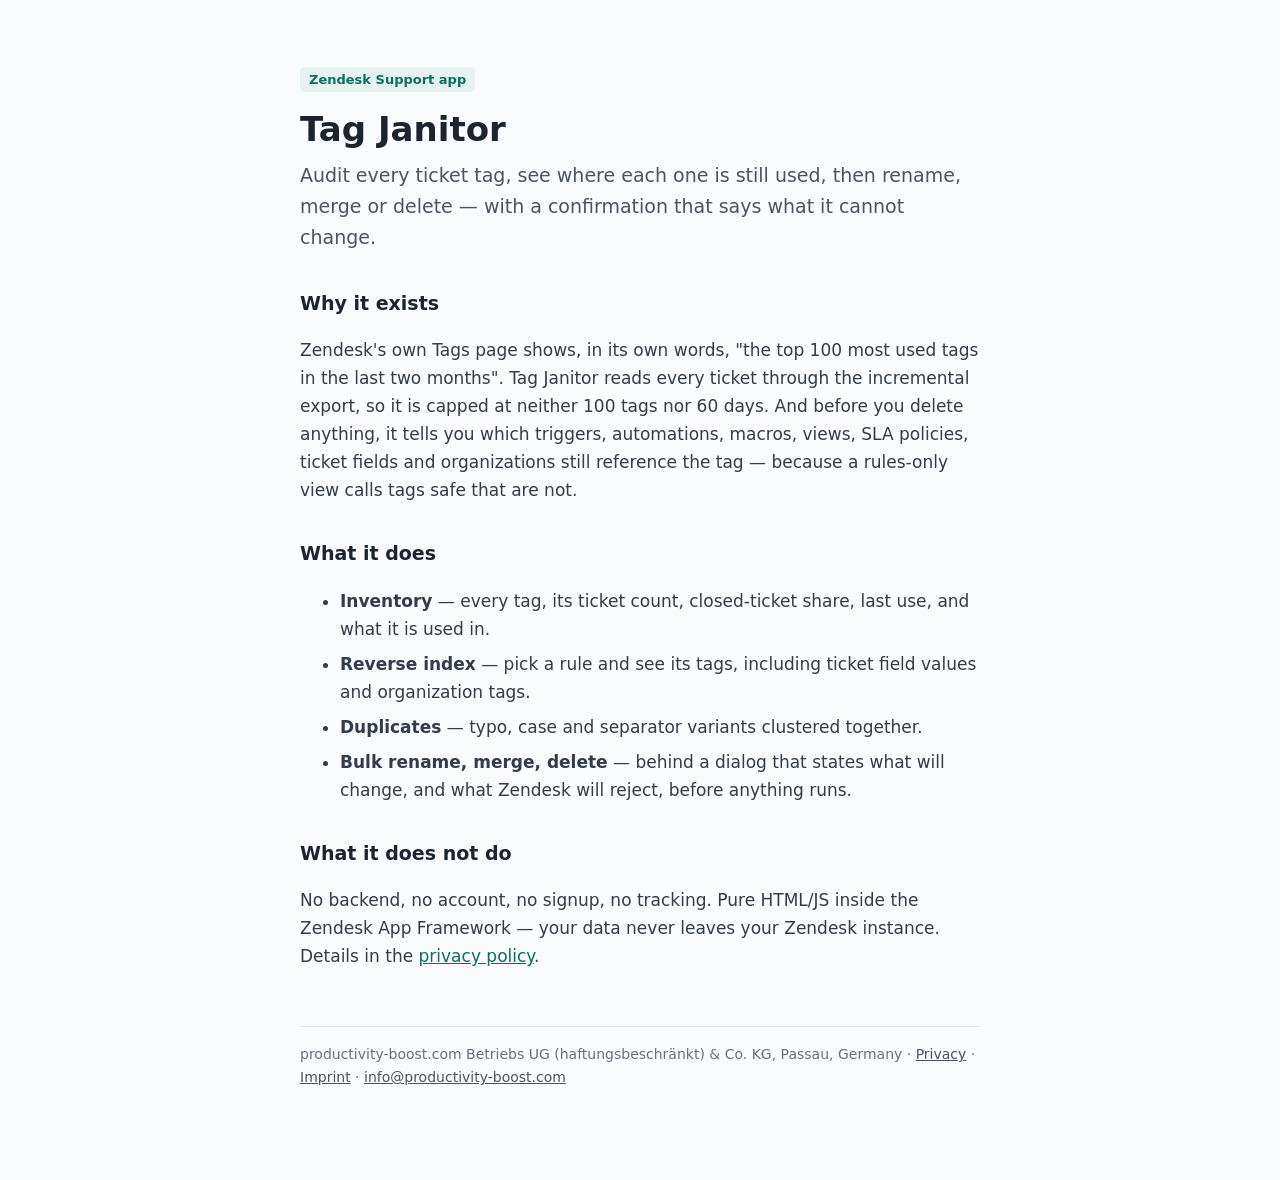
==== index.html @ 0c1ab414 "Tag Janitor site: landing, privacy policy and imprint The Zendesk Marketplace requires a privacy pol" ====
<!doctype html><html lang="en"><head><meta charset="utf-8">
<meta name="viewport" content="width=device-width,initial-scale=1">
<title>Tag Janitor</title>
<meta name="description" content="Audit every Zendesk ticket tag, see where each one is still used, then rename, merge or delete — with a confirmation that says what it cannot change.">
<style>
 body{margin:0;background:#fafbfc;color:#1c2430;font:17px/1.65 system-ui,-apple-system,"Segoe UI",sans-serif}
 main{max-width:680px;margin:0 auto;padding:64px 22px 90px}
 h1{font-size:34px;line-height:1.15;margin:0 0 10px}
 .sub{font-size:19px;color:#4a5462;margin:0 0 34px}
 h2{font-size:19px;margin:34px 0 8px}
 p,li{color:#333c4a} li{margin-bottom:7px}
 a{color:#0d6e63} .muted{color:#66707f;font-size:14px}
 .tag{display:inline-block;background:#e5f2ef;color:#0d6e63;border-radius:5px;padding:2px 9px;font-size:13px;font-weight:600;margin-bottom:18px}
 footer{margin-top:56px;border-top:1px solid #e3e7ec;padding-top:16px;font-size:14px;color:#66707f}
 footer a{color:#4a5462}
</style></head><body><main>
<span class="tag">Zendesk Support app</span>
<h1>Tag Janitor</h1>
<p class="sub">Audit every ticket tag, see where each one is still used, then rename,
merge or delete — with a confirmation that says what it cannot change.</p>

<h2>Why it exists</h2>
<p>Zendesk's own Tags page shows, in its own words, "the top 100 most used tags in the
last two months". Tag Janitor reads every ticket through the incremental export, so it is
capped at neither 100 tags nor 60 days. And before you delete anything, it tells you
which triggers, automations, macros, views, SLA policies, ticket fields and organizations
still reference the tag — because a rules-only view calls tags safe that are not.</p>

<h2>What it does</h2>
<ul>
<li><strong>Inventory</strong> — every tag, its ticket count, closed-ticket share, last use, and what it is used in.</li>
<li><strong>Reverse index</strong> — pick a rule and see its tags, including ticket field values and organization tags.</li>
<li><strong>Duplicates</strong> — typo, case and separator variants clustered together.</li>
<li><strong>Bulk rename, merge, delete</strong> — behind a dialog that states what will change, and what Zendesk will reject, before anything runs.</li>
</ul>

<h2>What it does not do</h2>
<p>No backend, no account, no signup, no tracking. Pure HTML/JS inside the Zendesk App
Framework — your data never leaves your Zendesk instance.
Details in the <a href="/privacy.html">privacy policy</a>.</p>

<footer>
productivity-boost.com Betriebs UG (haftungsbeschränkt) &amp; Co. KG, Passau, Germany ·
<a href="/privacy.html">Privacy</a> · <a href="/imprint.html">Imprint</a> ·
<a href="mailto:info@productivity-boost.com">info@productivity-boost.com</a>
</footer>
</main></body></html>
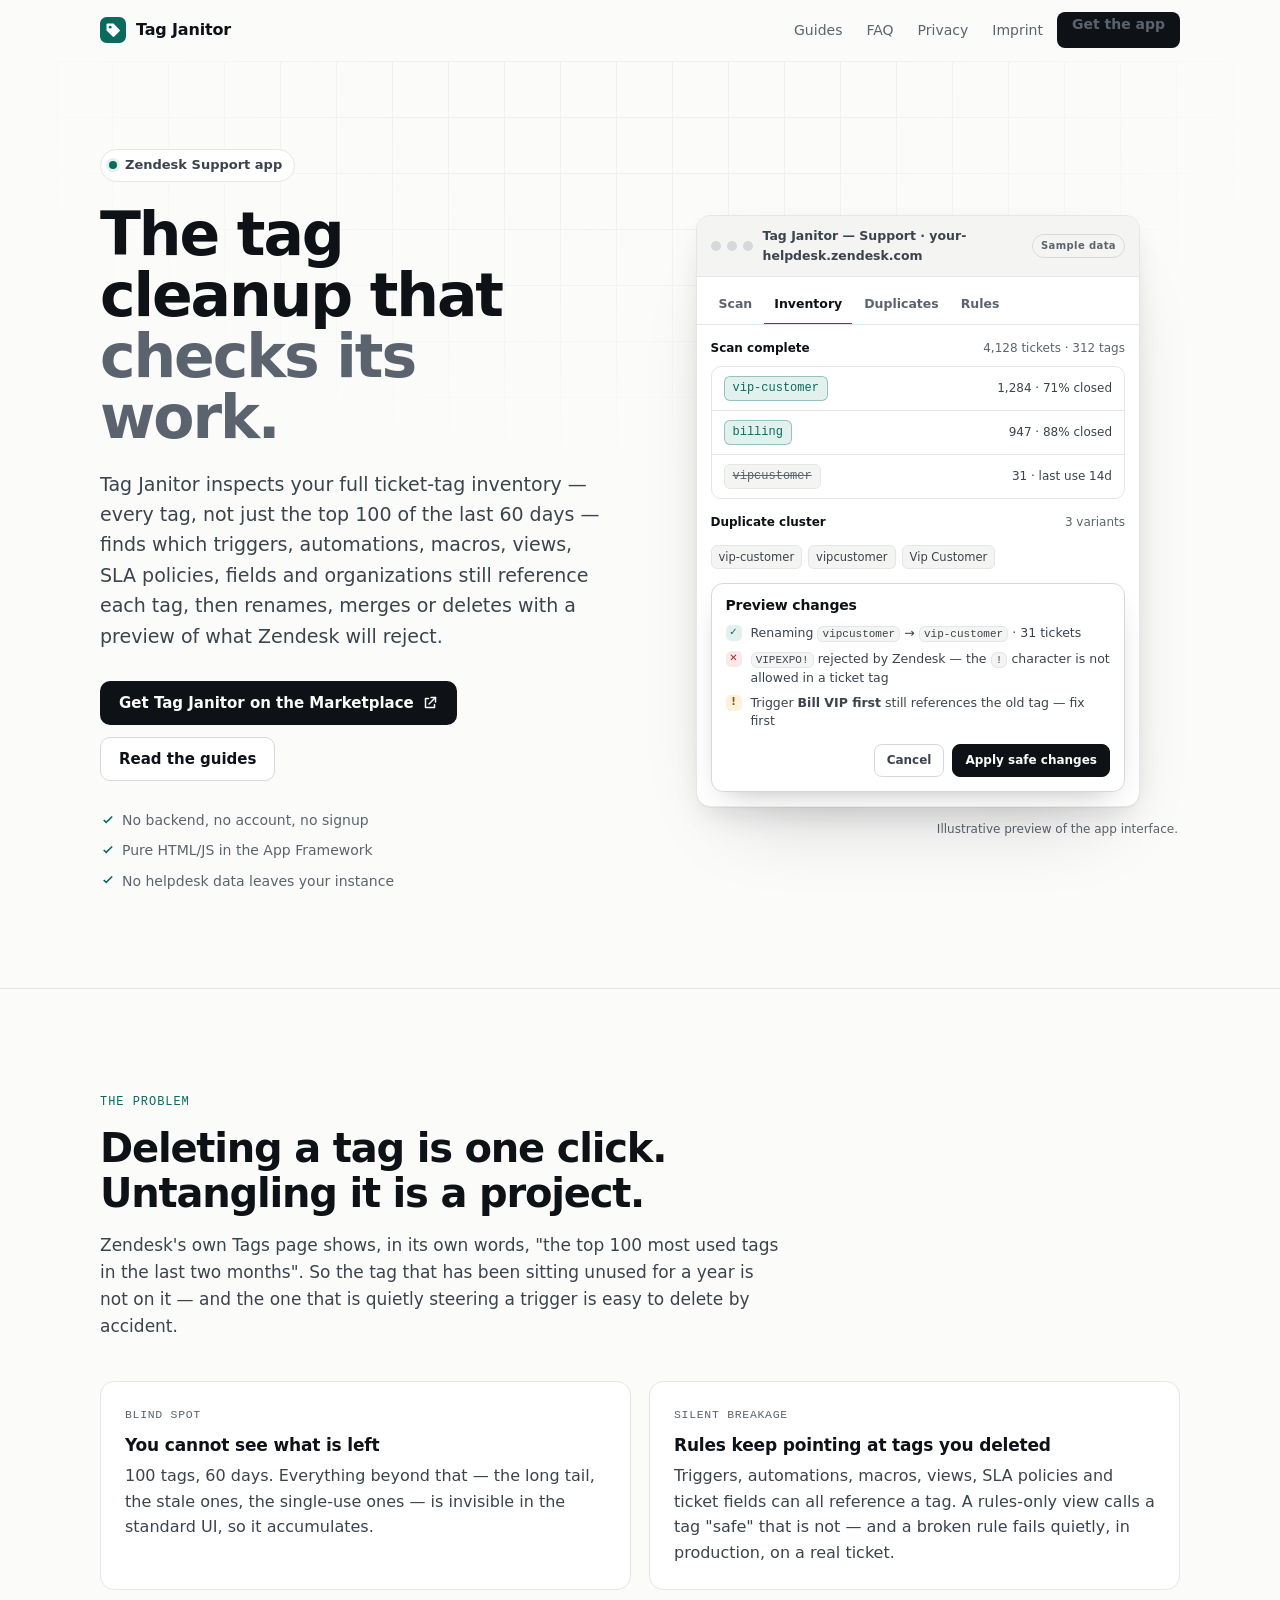
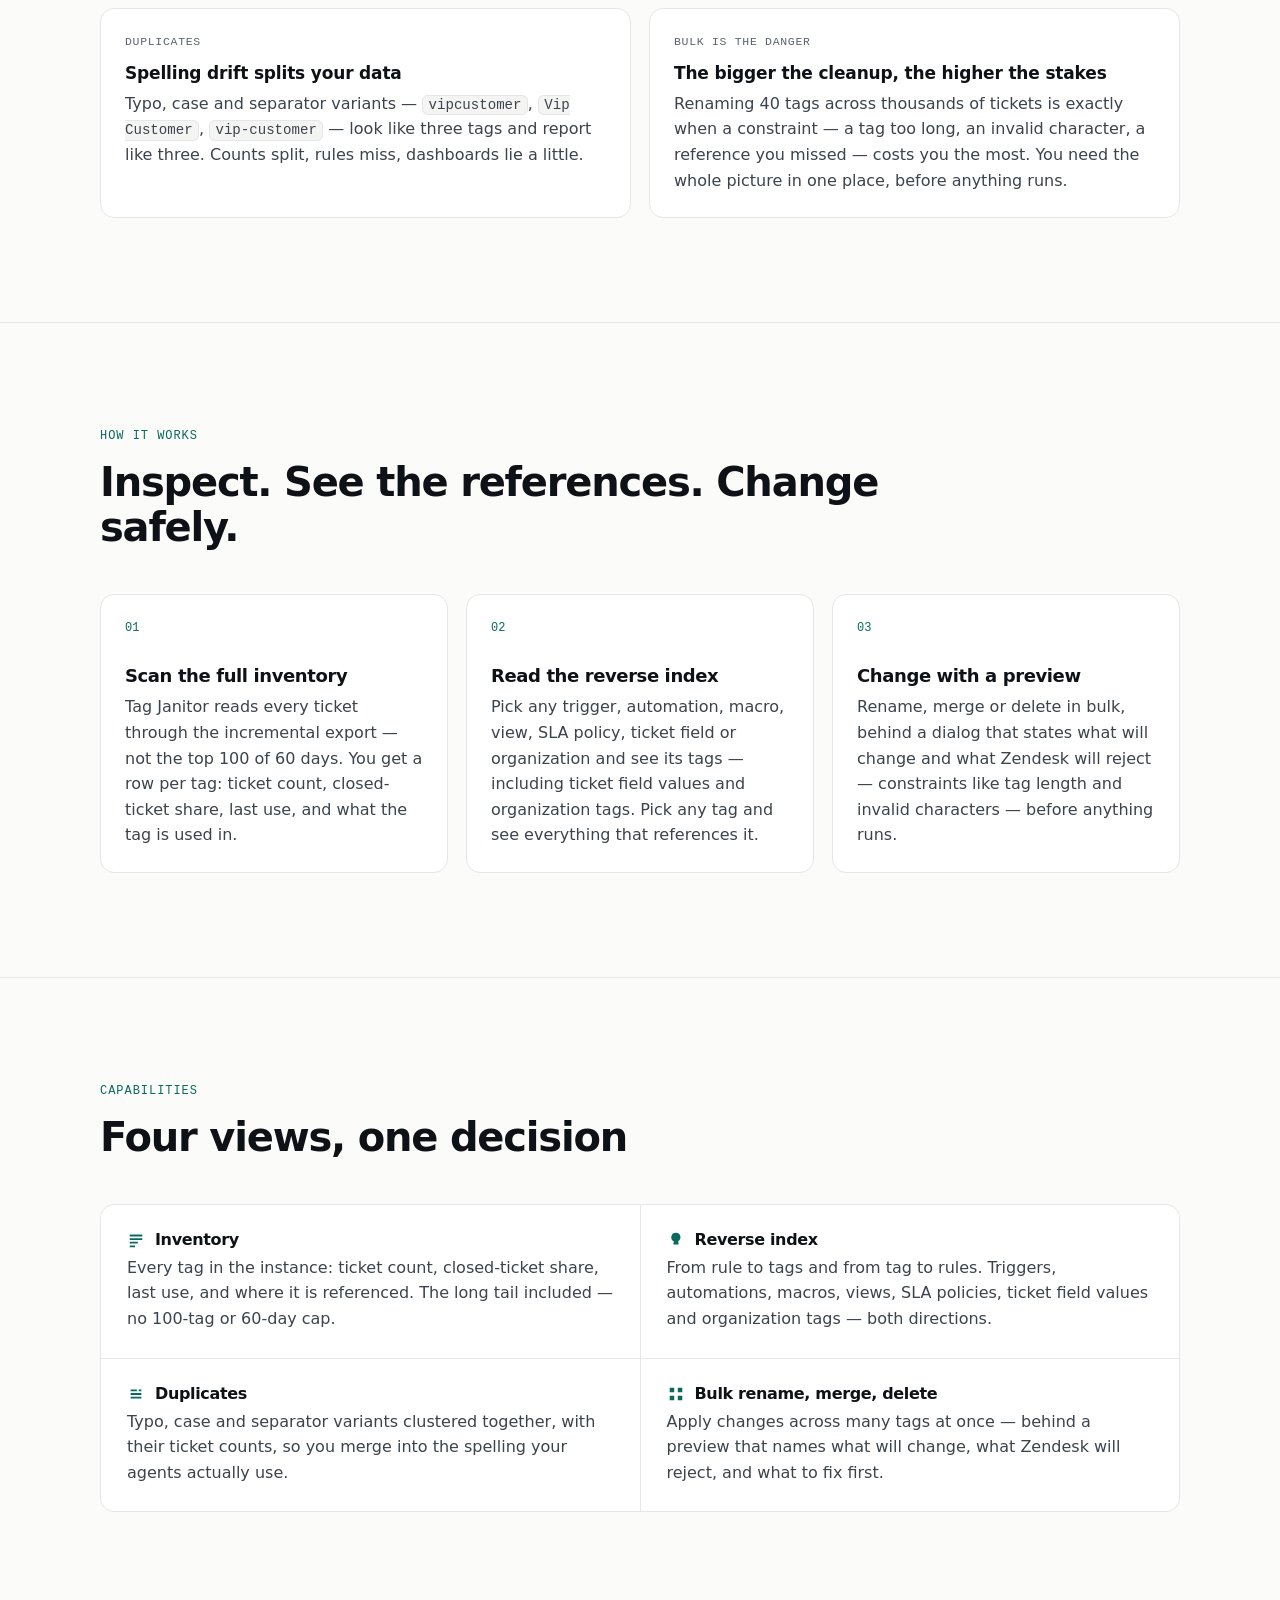
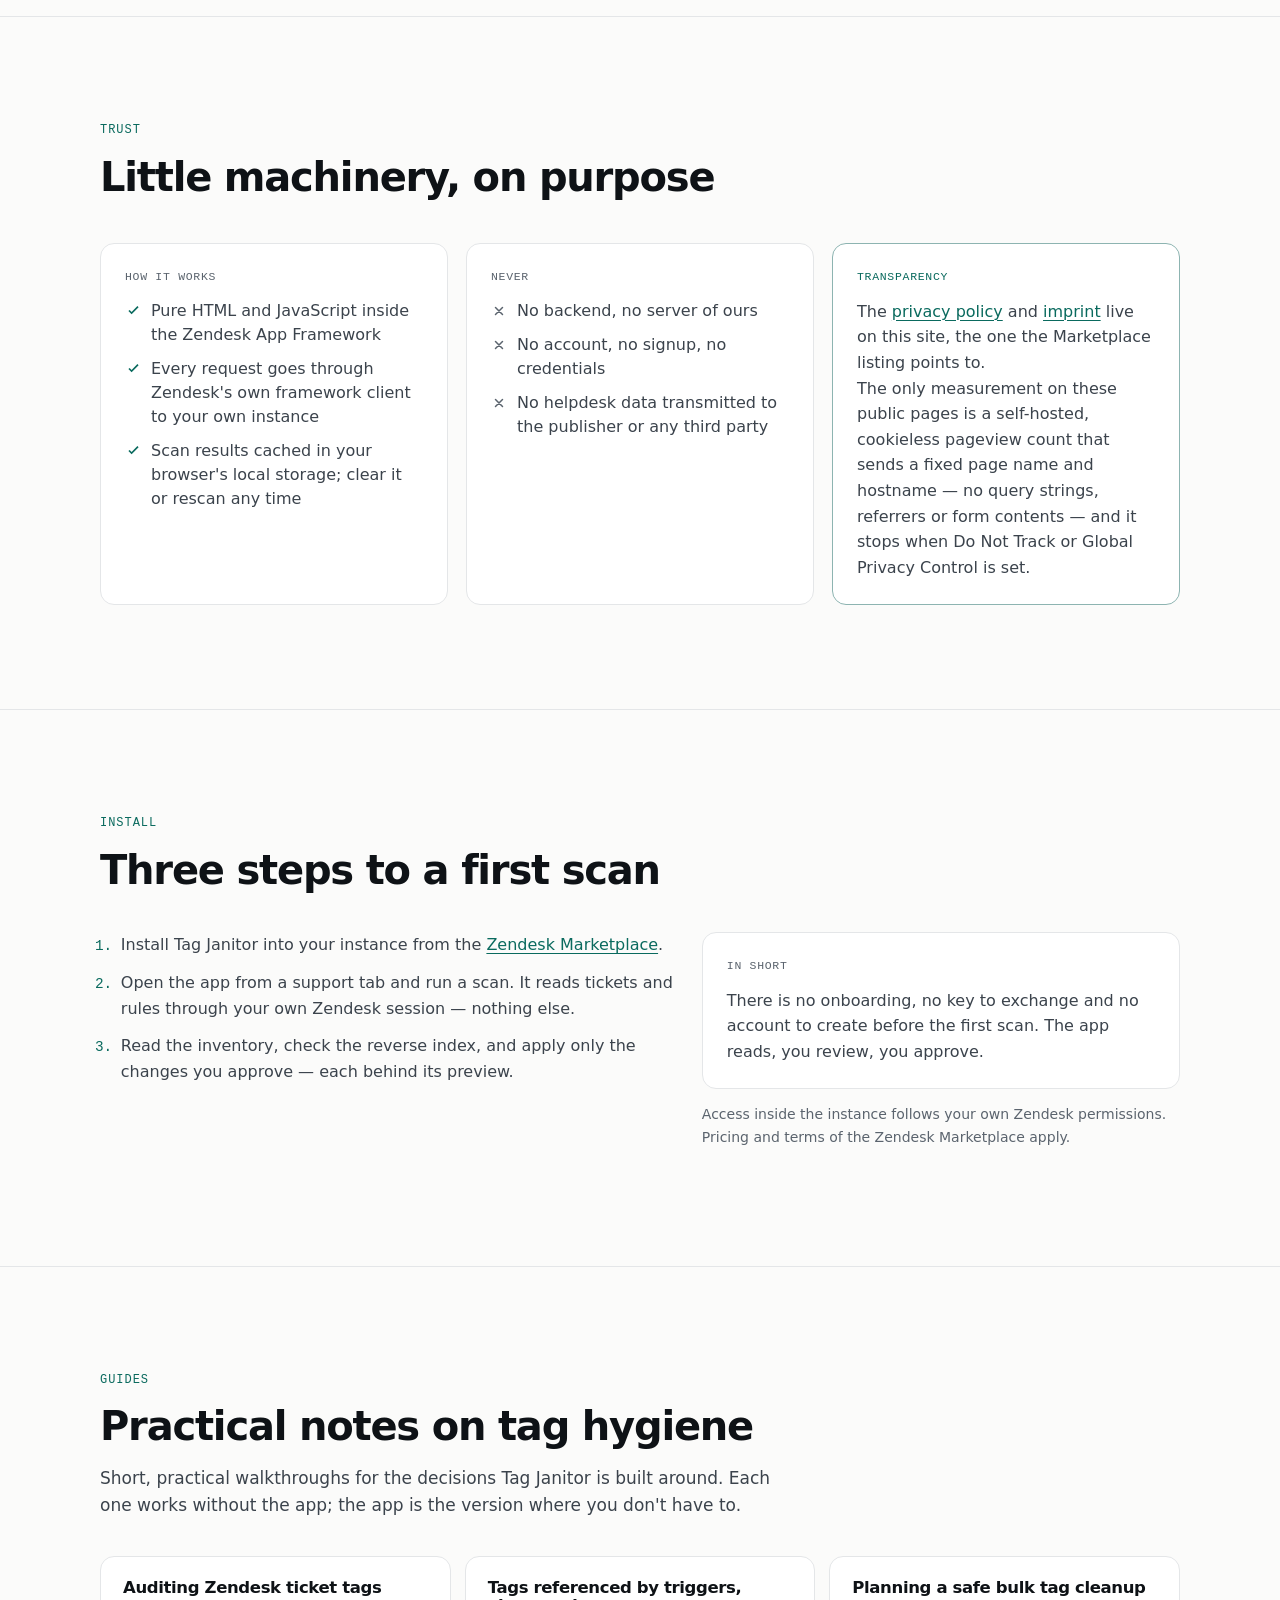
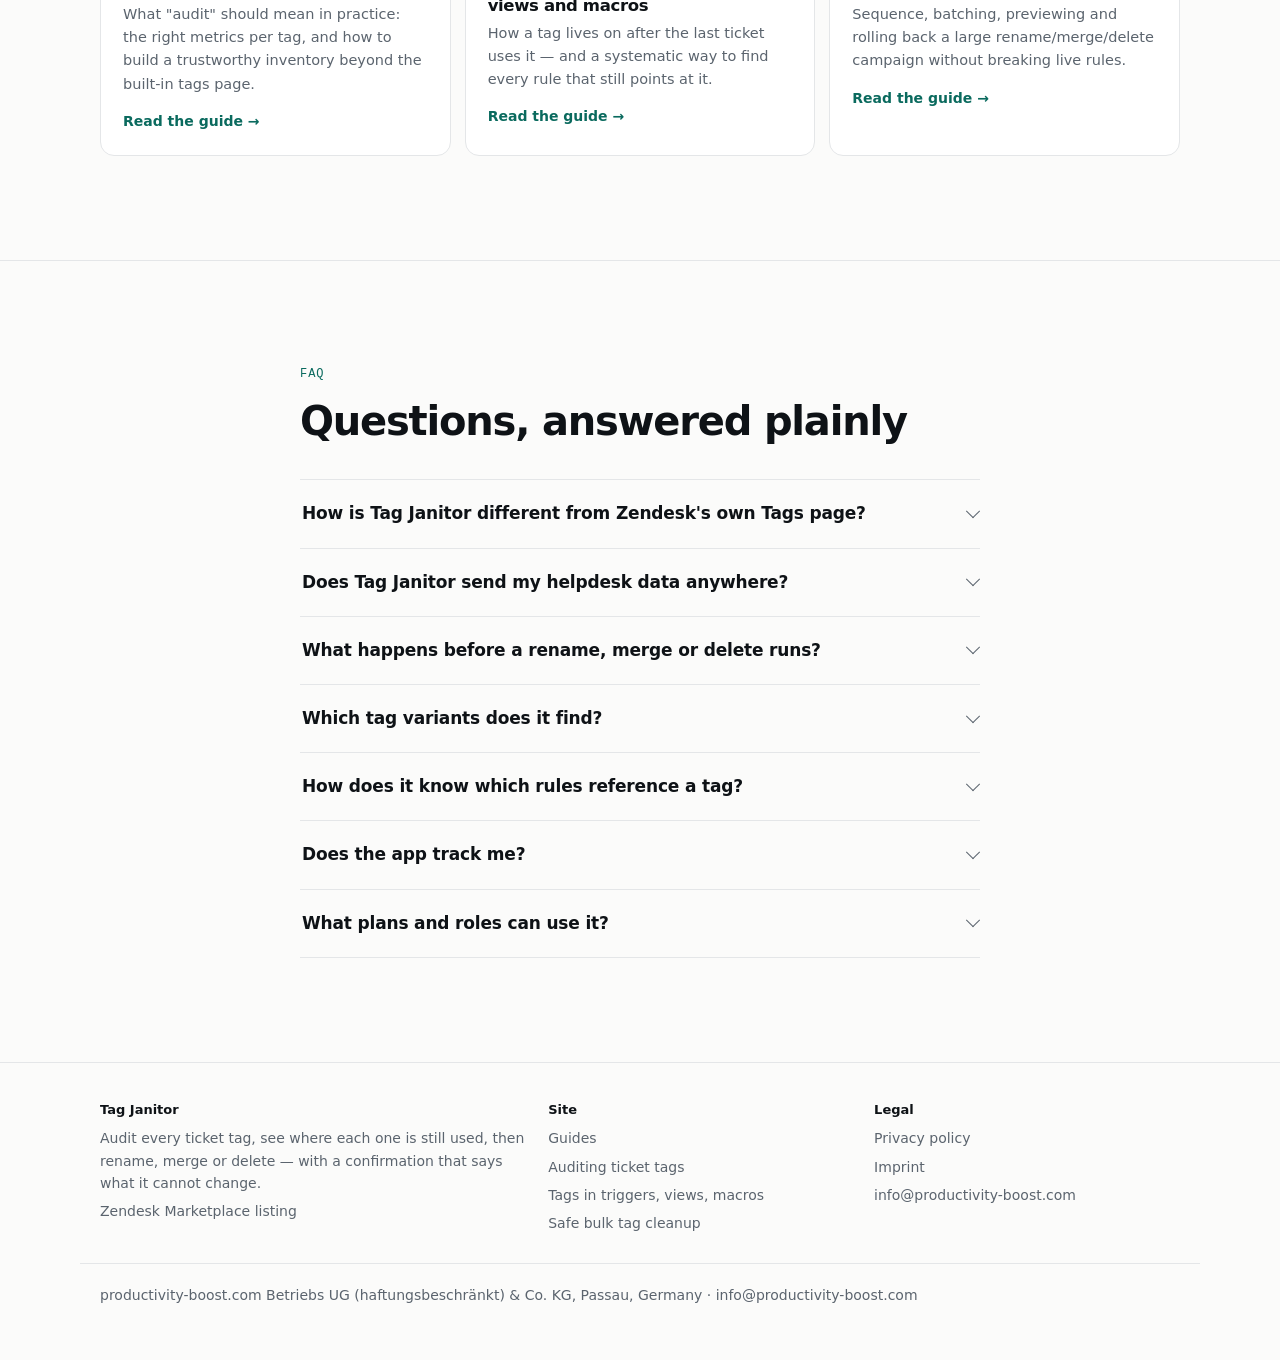
==== commit cbdd82cb: "feat: revamp Tag Janitor marketing site and SEO" ====
--- a/index.html
+++ b/index.html
@@ -1,47 +1,461 @@
-<!doctype html><html lang="en"><head><meta charset="utf-8">
+<!doctype html>
+<html lang="en">
+<head>
+<meta charset="utf-8">
 <meta name="viewport" content="width=device-width,initial-scale=1">
-<title>Tag Janitor</title>
-<meta name="description" content="Audit every Zendesk ticket tag, see where each one is still used, then rename, merge or delete — with a confirmation that says what it cannot change.">
-<style>
- body{margin:0;background:#fafbfc;color:#1c2430;font:17px/1.65 system-ui,-apple-system,"Segoe UI",sans-serif}
- main{max-width:680px;margin:0 auto;padding:64px 22px 90px}
- h1{font-size:34px;line-height:1.15;margin:0 0 10px}
- .sub{font-size:19px;color:#4a5462;margin:0 0 34px}
- h2{font-size:19px;margin:34px 0 8px}
- p,li{color:#333c4a} li{margin-bottom:7px}
- a{color:#0d6e63} .muted{color:#66707f;font-size:14px}
- .tag{display:inline-block;background:#e5f2ef;color:#0d6e63;border-radius:5px;padding:2px 9px;font-size:13px;font-weight:600;margin-bottom:18px}
- footer{margin-top:56px;border-top:1px solid #e3e7ec;padding-top:16px;font-size:14px;color:#66707f}
- footer a{color:#4a5462}
-</style></head><body><main>
-<span class="tag">Zendesk Support app</span>
-<h1>Tag Janitor</h1>
-<p class="sub">Audit every ticket tag, see where each one is still used, then rename,
-merge or delete — with a confirmation that says what it cannot change.</p>
-
-<h2>Why it exists</h2>
-<p>Zendesk's own Tags page shows, in its own words, "the top 100 most used tags in the
-last two months". Tag Janitor reads every ticket through the incremental export, so it is
-capped at neither 100 tags nor 60 days. And before you delete anything, it tells you
-which triggers, automations, macros, views, SLA policies, ticket fields and organizations
-still reference the tag — because a rules-only view calls tags safe that are not.</p>
-
-<h2>What it does</h2>
-<ul>
-<li><strong>Inventory</strong> — every tag, its ticket count, closed-ticket share, last use, and what it is used in.</li>
-<li><strong>Reverse index</strong> — pick a rule and see its tags, including ticket field values and organization tags.</li>
-<li><strong>Duplicates</strong> — typo, case and separator variants clustered together.</li>
-<li><strong>Bulk rename, merge, delete</strong> — behind a dialog that states what will change, and what Zendesk will reject, before anything runs.</li>
-</ul>
-
-<h2>What it does not do</h2>
-<p>No backend, no account, no signup, no tracking. Pure HTML/JS inside the Zendesk App
-Framework — your data never leaves your Zendesk instance.
-Details in the <a href="/privacy.html">privacy policy</a>.</p>
-
-<footer>
-productivity-boost.com Betriebs UG (haftungsbeschränkt) &amp; Co. KG, Passau, Germany ·
-<a href="/privacy.html">Privacy</a> · <a href="/imprint.html">Imprint</a> ·
-<a href="mailto:info@productivity-boost.com">info@productivity-boost.com</a>
+<title>Tag Janitor — audit, rename, merge and delete Zendesk ticket tags</title>
+<meta name="description" content="Audit every Zendesk ticket tag, see which triggers, views and macros still reference it, then rename, merge or delete with a preview of what Zendesk will reject.">
+<link rel="canonical" href="https://tag-janitor.app.mintapis.com/">
+<meta property="og:type" content="website">
+<meta property="og:site_name" content="Tag Janitor">
+<meta property="og:title" content="Tag Janitor — audit, rename, merge and delete Zendesk ticket tags safely">
+<meta property="og:description" content="See every ticket tag, where each one is still used by rules, then rename, merge or delete — with a preview of what Zendesk will reject.">
+<meta property="og:url" content="https://tag-janitor.app.mintapis.com/">
+<meta property="og:image" content="https://tag-janitor.app.mintapis.com/assets/og.png">
+<meta property="og:image:width" content="1200">
+<meta property="og:image:height" content="630">
+<meta name="twitter:card" content="summary_large_image">
+<meta name="twitter:title" content="Tag Janitor — audit, rename, merge and delete Zendesk ticket tags safely">
+<meta name="twitter:description" content="See every ticket tag, where each one is still used by rules, then rename, merge or delete — with a preview of what Zendesk will reject.">
+<meta name="twitter:image" content="https://tag-janitor.app.mintapis.com/assets/og.png">
+<meta name="theme-color" content="#0a6a5e" media="(prefers-color-scheme:light)">
+<meta name="theme-color" content="#0a0c0e" media="(prefers-color-scheme:dark)">
+<link rel="icon" type="image/svg+xml" href="/favicon.svg">
+<link rel="apple-touch-icon" href="/favicon.svg">
+<link rel="stylesheet" href="/assets/site.css">
+<link rel="sitemap" type="application/xml" href="/sitemap.xml">
+<script defer src="/analytics.js"></script>
+<script type="application/ld+json">
+{
+  "@context": "https://schema.org",
+  "@type": "Organization",
+  "name": "productivity-boost.com Betriebs UG (haftungsbeschränkt) & Co. KG",
+  "legalName": "productivity-boost.com Betriebs UG (haftungsbeschränkt) & Co. KG",
+  "url": "https://tag-janitor.app.mintapis.com/",
+  "email": "info@productivity-boost.com",
+  "address": {
+    "@type": "PostalAddress",
+    "streetAddress": "Reichenbergerstr. 2",
+    "postalCode": "94036",
+    "addressLocality": "Passau",
+    "addressCountry": "DE"
+  },
+  "vatID": "DE296812612",
+  "contactPoint": {
+    "@type": "ContactPoint",
+    "contactType": "customer support",
+    "email": "info@productivity-boost.com",
+    "availableLanguage": ["en", "de"]
+  },
+  "knowsAbout": ["Zendesk Support", "ticket tags", "ticket hygiene", "triggers", "automations", "macros", "views", "SLA policies"]
+}
+</script>
+<script type="application/ld+json">
+{
+  "@context": "https://schema.org",
+  "@type": "Product",
+  "name": "Tag Janitor",
+  "description": "A Zendesk Support app for auditing ticket tags, finding rule references, and reviewing safe cleanup changes.",
+  "category": "Zendesk Support app",
+  "brand": { "@type": "Brand", "name": "Tag Janitor" },
+  "image": "https://tag-janitor.app.mintapis.com/assets/og.png",
+  "url": "https://tag-janitor.app.mintapis.com/"
+}
+</script>
+<script type="application/ld+json">
+{
+  "@context": "https://schema.org",
+  "@type": "SoftwareApplication",
+  "name": "Tag Janitor",
+  "operatingSystem": "Zendesk Support",
+  "applicationCategory": "BusinessApplication",
+  "applicationSubCategory": "Support and ticketing hygiene",
+  "description": "Audits the full inventory of ticket tags in a Zendesk Support instance — counts, closed-ticket share and last use for every tag — shows which triggers, automations, macros, views, SLA policies, ticket fields and organizations still reference each tag, then renames, merges or deletes tags behind a preview that states what Zendesk will reject.",
+  "url": "https://tag-janitor.app.mintapis.com/",
+  "installUrl": "https://www.zendesk.com/marketplace/apps/support/1288247/tag-janitor/",
+  "screenshot": "https://tag-janitor.app.mintapis.com/assets/og.png",
+  "license": "https://tag-janitor.app.mintapis.com/privacy.html"
+}
+</script>
+<script type="application/ld+json">
+{
+  "@context": "https://schema.org",
+  "@type": "WebSite",
+  "name": "Tag Janitor",
+  "url": "https://tag-janitor.app.mintapis.com/",
+  "publisher": { "@type": "Organization", "name": "productivity-boost.com Betriebs UG (haftungsbeschränkt) & Co. KG" }
+}
+</script>
+<script type="application/ld+json">
+{
+  "@context": "https://schema.org",
+  "@type": "FAQPage",
+  "mainEntity": [
+    {
+      "@type": "Question",
+      "name": "How is Tag Janitor different from Zendesk's own Tags page?",
+      "acceptedAnswer": {
+        "@type": "Answer",
+        "text": "Zendesk's Tags page shows, in its own words, the top 100 most used tags in the last two months. Tag Janitor reads the full ticket inventory through the incremental export, so it is capped at neither 100 tags nor 60 days. On top of that it shows where every tag is still referenced by triggers, automations, macros, views, SLA policies, ticket fields and organizations — the reference check Zendesk's tags UI does not give you."
+      }
+    },
+    {
+      "@type": "Question",
+      "name": "Does Tag Janitor send my helpdesk data anywhere?",
+      "acceptedAnswer": {
+        "@type": "Answer",
+        "text": "No. The app has no backend, no account and no signup. It is pure HTML and JavaScript inside the Zendesk App Framework: every request goes through Zendesk's own framework client to your own Zendesk instance. No helpdesk data is transmitted to the publisher or to any third party."
+      }
+    },
+    {
+      "@type": "Question",
+      "name": "What happens before a rename, merge or delete runs?",
+      "acceptedAnswer": {
+        "@type": "Answer",
+        "text": "Every change runs behind a preview dialog. It states which tags will change and what happens to each of them, and it lists the Zendesk constraints that will reject parts of the operation — for example tag length limits or invalid characters — before anything is sent. Nothing runs without that confirmation."
+      }
+    },
+    {
+      "@type": "Question",
+      "name": "Which tag variants does it find?",
+      "acceptedAnswer": {
+        "@type": "Answer",
+        "text": "Tag Janitor clusters typo, case and separator variants of a tag together — for example 'vip-customer', 'Vip Customer' and 'vipcustomer' — so you can merge them into the spelling your agents actually use."
+      }
+    },
+    {
+      "@type": "Question",
+      "name": "How does it know which rules reference a tag?",
+      "acceptedAnswer": {
+        "@type": "Answer",
+        "text": "It reads the rule definitions from your own Zendesk instance — triggers, automations, macros, views, SLA policies, plus ticket field values and organization tags — and builds a reverse index from tag to the rules that use it. The check runs in your browser; no rule data leaves your instance."
+      }
+    },
+    {
+      "@type": "Question",
+      "name": "Does the app track me?",
+      "acceptedAnswer": {
+        "@type": "Answer",
+        "text": "No. The app contains no analytics, no tracking and no cookies of the publisher's. This public website is measured separately with a self-hosted, cookieless pageview counter that sends only a fixed page name and hostname; Do Not Track and Global Privacy Control stop it. Details in the privacy policy."
+      }
+    },
+    {
+      "@type": "Question",
+      "name": "What plans and roles can use it?",
+      "acceptedAnswer": {
+        "@type": "Answer",
+        "text": "Anyone with access to the Zendesk Marketplace can install Tag Janitor into their own Zendesk Support instance. Usage inside the instance is subject to your own Zendesk permissions: installing the app and running scans and changes require the access your Zendesk account grants for apps and tags. Pricing and terms of the Zendesk Marketplace apply."
+      }
+    }
+  ]
+}
+</script>
+</head>
+<body>
+<a class="skip" href="#main">Skip to content</a>
+<header class="site-header">
+  <div class="wrap nav">
+    <a class="brand" href="/" aria-label="Tag Janitor — home">
+      <svg viewBox="0 0 32 32" aria-hidden="true" focusable="false"><rect width="32" height="32" rx="8" style="fill:var(--accent)"/><path style="fill:var(--accent-ink)" d="M8 9.5A1.5 1.5 0 0 1 9.5 8h6.38c.4 0 .78.16 1.06.44l7.12 7.12a1.5 1.5 0 0 1 0 2.12l-6.38 6.38a1.5 1.5 0 0 1-2.12 0L8.44 16.94A1.5 1.5 0 0 1 8 15.88z"/><circle cx="12.5" cy="12.5" r="1.7" style="fill:var(--accent)"/></svg>
+      Tag Janitor
+    </a>
+    <nav aria-label="Main">
+      <ul>
+        <li><a class="hide-sm" href="/guides/">Guides</a></li>
+        <li><a class="hide-sm" href="/#faq">FAQ</a></li>
+        <li><a class="hide-sm" href="/privacy.html">Privacy</a></li>
+        <li><a class="hide-sm" href="/imprint.html">Imprint</a></li>
+        <li><a class="btn btn-primary" href="https://www.zendesk.com/marketplace/apps/support/1288247/tag-janitor/" target="_blank" rel="noopener">Get the app</a></li>
+      </ul>
+    </nav>
+  </div>
+</header>
+<main id="main">
+  <section class="hero" aria-labelledby="hero-title">
+    <div class="wrap hero-grid">
+      <div>
+        <p class="eyebrow"><span class="dot" aria-hidden="true"></span>Zendesk Support app</p>
+        <h1 id="hero-title">The tag cleanup that <span class="soft">checks its work.</span></h1>
+        <p class="lede">Tag Janitor inspects your full ticket-tag inventory — every tag, not just the top 100 of the last 60 days — finds which triggers, automations, macros, views, SLA policies, fields and organizations still reference each tag, then renames, merges or deletes with a preview of what Zendesk will reject.</p>
+        <div class="cta-row">
+          <a class="btn btn-primary" href="https://www.zendesk.com/marketplace/apps/support/1288247/tag-janitor/" target="_blank" rel="noopener">
+            Get Tag Janitor on the Marketplace
+            <svg viewBox="0 0 16 16" aria-hidden="true" focusable="false" fill="none" stroke="currentColor" stroke-width="1.5" stroke-linecap="round" stroke-linejoin="round"><path d="M6.5 3.5H3.5v9h9v-3"/><path d="M9 2.5h4.5V7"/><path d="M13.5 2.5 7 9"/></svg>
+          </a>
+          <a class="btn btn-ghost" href="/guides/">Read the guides</a>
+        </div>
+        <ul class="facts" aria-label="Key facts">
+          <li><svg viewBox="0 0 16 16" aria-hidden="true" focusable="false"><path fill="currentColor" d="M6.6 11.3 3.4 8.1l1.2-1.2 2 2 5.8-5.8 1.2 1.2z"/></svg>No backend, no account, no signup</li>
+          <li><svg viewBox="0 0 16 16" aria-hidden="true" focusable="false"><path fill="currentColor" d="M6.6 11.3 3.4 8.1l1.2-1.2 2 2 5.8-5.8 1.2 1.2z"/></svg>Pure HTML/JS in the App Framework</li>
+          <li><svg viewBox="0 0 16 16" aria-hidden="true" focusable="false"><path fill="currentColor" d="M6.6 11.3 3.4 8.1l1.2-1.2 2 2 5.8-5.8 1.2 1.2z"/></svg>No helpdesk data leaves your instance</li>
+        </ul>
+      </div>
+      <div>
+        <figure class="mock" role="img" aria-label="Illustrative Tag Janitor interface with example values, not customer data: a scan row reads vip-customer with 1,284 tickets and badges for a trigger, view and SLA; a duplicate cluster lists vipcustomer, Vip Customer and vip-customer; a confirmation dialog lists the rename, the rejected invalid tag and the trigger to fix first, with a Cancel / Apply safe changes button.">
+          <div class="mock-bar" aria-hidden="true">
+            <span class="lights"><i></i><i></i><i></i></span>
+            <span class="title">Tag Janitor — Support · your-helpdesk.zendesk.com</span>
+            <span class="mock-demo">Sample data</span>
+          </div>
+          <div class="mock-tabs" aria-hidden="true">
+            <span>Scan</span><span class="on">Inventory</span><span>Duplicates</span><span>Rules</span>
+          </div>
+          <div class="mock-body" aria-hidden="true">
+            <p class="cluster-h"><b>Scan complete</b><span>4,128 tickets · 312 tags</span></p>
+            <div class="rows">
+              <div class="row keep">
+                <span class="t"><span class="tagpill">vip-customer</span></span>
+                <span class="n">1,284 · 71% closed</span>
+              </div>
+              <div class="row keep">
+                <span class="t"><span class="tagpill">billing</span></span>
+                <span class="n">947 · 88% closed</span>
+              </div>
+              <div class="row merge">
+                <span class="t"><span class="tagpill">vipcustomer</span></span>
+                <span class="n">31 · last use 14d</span>
+              </div>
+            </div>
+            <p class="cluster-h" style="margin-top:14px"><b>Duplicate cluster</b><span>3 variants</span></p>
+            <div class="used" aria-hidden="true">
+              <span>vip-customer</span><span>vipcustomer</span><span>Vip Customer</span>
+            </div>
+            <div class="dialog">
+              <h3>Preview changes</h3>
+              <ul>
+                <li class="ok"><i>✓</i><span>Renaming <code>vipcustomer</code> → <code>vip-customer</code> · 31 tickets</span></li>
+                <li class="no"><i>✕</i><span><code>VIPEXPO!</code> rejected by Zendesk — the <code>!</code> character is not allowed in a ticket tag</span></li>
+                <li class="ref"><i>!</i><span>Trigger <b>Bill VIP first</b> still references the old tag — fix first</span></li>
+              </ul>
+              <div class="act">
+                <span>Cancel</span>
+                <span class="go">Apply safe changes</span>
+              </div>
+            </div>
+          </div>
+        </figure>
+        <p class="mock-cap">Illustrative preview of the app interface.</p>
+      </div>
+    </div>
+  </section>
+
+  <section class="section" id="problem" aria-labelledby="problem-title">
+    <div class="wrap">
+      <p class="kicker">The problem</p>
+      <h2 id="problem-title">Deleting a tag is one click. Untangling it is a project.</h2>
+      <p class="intro">Zendesk's own Tags page shows, in its own words, "the top 100 most used tags in the last two months". So the tag that has been sitting unused for a year is not on it — and the one that is quietly steering a trigger is easy to delete by accident.</p>
+      <div class="problem">
+        <div class="card">
+          <p class="label">Blind spot</p>
+          <h3>You cannot see what is left</h3>
+          <p>100 tags, 60 days. Everything beyond that — the long tail, the stale ones, the single-use ones — is invisible in the standard UI, so it accumulates.</p>
+        </div>
+        <div class="card">
+          <p class="label">Silent breakage</p>
+          <h3>Rules keep pointing at tags you deleted</h3>
+          <p>Triggers, automations, macros, views, SLA policies and ticket fields can all reference a tag. A rules-only view calls a tag "safe" that is not — and a broken rule fails quietly, in production, on a real ticket.</p>
+        </div>
+        <div class="card">
+          <p class="label">Duplicates</p>
+          <h3>Spelling drift splits your data</h3>
+          <p>Typo, case and separator variants — <code>vipcustomer</code>, <code>Vip Customer</code>, <code>vip-customer</code> — look like three tags and report like three. Counts split, rules miss, dashboards lie a little.</p>
+        </div>
+        <div class="card">
+          <p class="label">Bulk is the danger</p>
+          <h3>The bigger the cleanup, the higher the stakes</h3>
+          <p>Renaming 40 tags across thousands of tickets is exactly when a constraint — a tag too long, an invalid character, a reference you missed — costs you the most. You need the whole picture in one place, before anything runs.</p>
+        </div>
+      </div>
+    </div>
+  </section>
+
+  <section class="section" id="work" aria-labelledby="work-title">
+    <div class="wrap">
+      <p class="kicker">How it works</p>
+      <h2 id="work-title">Inspect. See the references. Change safely.</h2>
+      <ol class="steps">
+        <li>
+          <h3>Scan the full inventory</h3>
+          <p>Tag Janitor reads every ticket through the incremental export — not the top 100 of 60 days. You get a row per tag: ticket count, closed-ticket share, last use, and what the tag is used in.</p>
+        </li>
+        <li>
+          <h3>Read the reverse index</h3>
+          <p>Pick any trigger, automation, macro, view, SLA policy, ticket field or organization and see its tags — including ticket field values and organization tags. Pick any tag and see everything that references it.</p>
+        </li>
+        <li>
+          <h3>Change with a preview</h3>
+          <p>Rename, merge or delete in bulk, behind a dialog that states what will change and what Zendesk will reject — constraints like tag length and invalid characters — before anything runs.</p>
+        </li>
+      </ol>
+    </div>
+  </section>
+
+  <section class="section" id="features" aria-labelledby="features-title">
+    <div class="wrap">
+      <p class="kicker">Capabilities</p>
+      <h2 id="features-title">Four views, one decision</h2>
+      <div class="features">
+        <div>
+          <h3><svg viewBox="0 0 20 20" aria-hidden="true" focusable="false"><path fill="currentColor" d="M3 4h14v2H3zm0 4h14v2H3zm0 4h9v2H3zm0 4h6v2H3z"/></svg>Inventory</h3>
+          <p>Every tag in the instance: ticket count, closed-ticket share, last use, and where it is referenced. The long tail included — no 100-tag or 60-day cap.</p>
+        </div>
+        <div>
+          <h3><svg viewBox="0 0 20 20" aria-hidden="true" focusable="false"><path fill="currentColor" d="M10 2a5 5 0 0 1 5 5c0 1.9-1 3.6-2.6 4.5l.6 3.5h-6l.6-3.5A5 5 0 0 1 10 2z"/></svg>Reverse index</h3>
+          <p>From rule to tags and from tag to rules. Triggers, automations, macros, views, SLA policies, ticket field values and organization tags — both directions.</p>
+        </div>
+        <div>
+          <h3><svg viewBox="0 0 20 20" aria-hidden="true" focusable="false"><path fill="currentColor" d="M4 5h7v2H4zm9 0h3v2h-3zM4 9h12v2H4zm0 4h12v2H4z"/></svg>Duplicates</h3>
+          <p>Typo, case and separator variants clustered together, with their ticket counts, so you merge into the spelling your agents actually use.</p>
+        </div>
+        <div>
+          <h3><svg viewBox="0 0 20 20" aria-hidden="true" focusable="false"><path fill="currentColor" d="M3 3h5v5H3zm9 0h5v5h-5zM3 12h5v5H3zm9 0h5v5h-5z"/></svg>Bulk rename, merge, delete</h3>
+          <p>Apply changes across many tags at once — behind a preview that names what will change, what Zendesk will reject, and what to fix first.</p>
+        </div>
+      </div>
+    </div>
+  </section>
+
+  <section class="section" id="trust" aria-labelledby="trust-title">
+    <div class="wrap">
+      <p class="kicker">Trust</p>
+      <h2 id="trust-title">Little machinery, on purpose</h2>
+      <div class="trust">
+        <div class="card">
+          <p class="label">How it works</p>
+          <ul>
+            <li><svg viewBox="0 0 16 16" aria-hidden="true" focusable="false"><path fill="currentColor" d="M6.6 11.3 3.4 8.1l1.2-1.2 2 2 5.8-5.8 1.2 1.2z"/></svg>Pure HTML and JavaScript inside the Zendesk App Framework</li>
+            <li><svg viewBox="0 0 16 16" aria-hidden="true" focusable="false"><path fill="currentColor" d="M6.6 11.3 3.4 8.1l1.2-1.2 2 2 5.8-5.8 1.2 1.2z"/></svg>Every request goes through Zendesk's own framework client to your own instance</li>
+            <li><svg viewBox="0 0 16 16" aria-hidden="true" focusable="false"><path fill="currentColor" d="M6.6 11.3 3.4 8.1l1.2-1.2 2 2 5.8-5.8 1.2 1.2z"/></svg>Scan results cached in your browser's local storage; clear it or rescan any time</li>
+          </ul>
+        </div>
+        <div class="card never">
+          <p class="label">Never</p>
+          <ul>
+            <li><svg viewBox="0 0 16 16" aria-hidden="true" focusable="false" fill="none" stroke="currentColor" stroke-width="1.5" stroke-linecap="round"><path d="m4.5 4.5 7 7m0-7-7 7"/></svg>No backend, no server of ours</li>
+            <li><svg viewBox="0 0 16 16" aria-hidden="true" focusable="false" fill="none" stroke="currentColor" stroke-width="1.5" stroke-linecap="round"><path d="m4.5 4.5 7 7m0-7-7 7"/></svg>No account, no signup, no credentials</li>
+            <li><svg viewBox="0 0 16 16" aria-hidden="true" focusable="false" fill="none" stroke="currentColor" stroke-width="1.5" stroke-linecap="round"><path d="m4.5 4.5 7 7m0-7-7 7"/></svg>No helpdesk data transmitted to the publisher or any third party</li>
+          </ul>
+        </div>
+        <div class="card accent">
+          <p class="label">Transparency</p>
+          <p>The <a href="/privacy.html">privacy policy</a> and <a href="/imprint.html">imprint</a> live on this site, the one the Marketplace listing points to.</p>
+          <p>The only measurement on these public pages is a self-hosted, cookieless pageview count that sends a fixed page name and hostname — no query strings, referrers or form contents — and it stops when Do Not Track or Global Privacy Control is set.</p>
+        </div>
+      </div>
+    </div>
+  </section>
+
+  <section class="section" id="install" aria-labelledby="install-title">
+    <div class="wrap">
+      <p class="kicker">Install</p>
+      <h2 id="install-title">Three steps to a first scan</h2>
+      <div class="install">
+        <ol>
+          <li>Install Tag Janitor into your instance from the <a href="https://www.zendesk.com/marketplace/apps/support/1288247/tag-janitor/" target="_blank" rel="noopener">Zendesk Marketplace</a>.</li>
+          <li>Open the app from a support tab and run a scan. It reads tickets and rules through your own Zendesk session — nothing else.</li>
+          <li>Read the inventory, check the reverse index, and apply only the changes you approve — each behind its preview.</li>
+        </ol>
+        <div>
+          <div class="card" style="margin:0">
+            <p class="label">In short</p>
+            <p>There is no onboarding, no key to exchange and no account to create before the first scan. The app reads, you review, you approve.</p>
+          </div>
+          <p class="note">Access inside the instance follows your own Zendesk permissions. Pricing and terms of the Zendesk Marketplace apply.</p>
+        </div>
+      </div>
+    </div>
+  </section>
+
+  <section class="section" id="guides" aria-labelledby="guides-title">
+    <div class="wrap">
+      <p class="kicker">Guides</p>
+      <h2 id="guides-title">Practical notes on tag hygiene</h2>
+      <p class="intro">Short, practical walkthroughs for the decisions Tag Janitor is built around. Each one works without the app; the app is the version where you don't have to.</p>
+      <div class="guides">
+        <a class="guide-link" href="/guides/auditing-zendesk-ticket-tags/">
+          <h3>Auditing Zendesk ticket tags</h3>
+          <p>What "audit" should mean in practice: the right metrics per tag, and how to build a trustworthy inventory beyond the built-in tags page.</p>
+          <span class="go">Read the guide →</span>
+        </a>
+        <a class="guide-link" href="/guides/tags-referenced-by-triggers-views-macros/">
+          <h3>Tags referenced by triggers, views and macros</h3>
+          <p>How a tag lives on after the last ticket uses it — and a systematic way to find every rule that still points at it.</p>
+          <span class="go">Read the guide →</span>
+        </a>
+        <a class="guide-link" href="/guides/safe-bulk-tag-cleanup/">
+          <h3>Planning a safe bulk tag cleanup</h3>
+          <p>Sequence, batching, previewing and rolling back a large rename/merge/delete campaign without breaking live rules.</p>
+          <span class="go">Read the guide →</span>
+        </a>
+      </div>
+    </div>
+  </section>
+
+  <section class="section" id="faq" aria-labelledby="faq-title">
+    <div class="wrap narrow">
+      <p class="kicker">FAQ</p>
+      <h2 id="faq-title">Questions, answered plainly</h2>
+      <div class="faq">
+        <details>
+          <summary>How is Tag Janitor different from Zendesk's own Tags page?</summary>
+          <p>Zendesk's Tags page shows, in its own words, the top 100 most used tags in the last two months. Tag Janitor reads the full ticket inventory through the incremental export, so it is capped at neither 100 tags nor 60 days. On top of that it shows where every tag is still referenced by triggers, automations, macros, views, SLA policies, ticket fields and organizations — the reference check Zendesk's tags UI does not give you.</p>
+        </details>
+        <details>
+          <summary>Does Tag Janitor send my helpdesk data anywhere?</summary>
+          <p>No. The app has no backend, no account and no signup. It is pure HTML and JavaScript inside the Zendesk App Framework: every request goes through Zendesk's own framework client to your own Zendesk instance. No helpdesk data is transmitted to the publisher or to any third party.</p>
+        </details>
+        <details>
+          <summary>What happens before a rename, merge or delete runs?</summary>
+          <p>Every change runs behind a preview dialog. It states which tags will change and what happens to each of them, and it lists the Zendesk constraints that will reject parts of the operation — for example tag length limits or invalid characters — before anything is sent. Nothing runs without that confirmation.</p>
+        </details>
+        <details>
+          <summary>Which tag variants does it find?</summary>
+          <p>Tag Janitor clusters typo, case and separator variants of a tag together — for example 'vip-customer', 'Vip Customer' and 'vipcustomer' — so you can merge them into the spelling your agents actually use.</p>
+        </details>
+        <details>
+          <summary>How does it know which rules reference a tag?</summary>
+          <p>It reads the rule definitions from your own Zendesk instance — triggers, automations, macros, views, SLA policies, plus ticket field values and organization tags — and builds a reverse index from tag to the rules that use it. The check runs in your browser; no rule data leaves your instance.</p>
+        </details>
+        <details>
+          <summary>Does the app track me?</summary>
+          <p>No. The app contains no analytics, no tracking and no cookies of the publisher's. This public website is measured separately with a self-hosted, cookieless pageview counter that sends only a fixed page name and hostname; Do Not Track and Global Privacy Control stop it. Details in the <a href="/privacy.html">privacy policy</a>.</p>
+        </details>
+        <details>
+          <summary>What plans and roles can use it?</summary>
+          <p>Anyone with access to the Zendesk Marketplace can install Tag Janitor into their own Zendesk Support instance. Usage inside the instance is subject to your own Zendesk permissions: installing the app and running scans and changes require the access your Zendesk account grants for apps and tags. Pricing and terms of the Zendesk Marketplace apply.</p>
+        </details>
+      </div>
+    </div>
+  </section>
+</main>
+<footer class="site-footer">
+  <div class="wrap foot">
+    <div>
+      <h2>Tag Janitor</h2>
+      <p>Audit every ticket tag, see where each one is still used, then rename, merge or delete — with a confirmation that says what it cannot change.</p>
+      <p><a href="https://www.zendesk.com/marketplace/apps/support/1288247/tag-janitor/" target="_blank" rel="noopener">Zendesk Marketplace listing</a></p>
+    </div>
+    <div>
+      <h2>Site</h2>
+      <ul>
+        <li><a href="/guides/">Guides</a></li>
+        <li><a href="/guides/auditing-zendesk-ticket-tags/">Auditing ticket tags</a></li>
+        <li><a href="/guides/tags-referenced-by-triggers-views-macros/">Tags in triggers, views, macros</a></li>
+        <li><a href="/guides/safe-bulk-tag-cleanup/">Safe bulk tag cleanup</a></li>
+      </ul>
+    </div>
+    <div>
+      <h2>Legal</h2>
+      <ul>
+        <li><a href="/privacy.html">Privacy policy</a></li>
+        <li><a href="/imprint.html">Imprint</a></li>
+        <li><a href="mailto:info@productivity-boost.com">info@productivity-boost.com</a></li>
+      </ul>
+    </div>
+  </div>
+  <div class="wrap" style="margin-top:28px;padding-top:20px;border-top:1px solid var(--border)">
+    <p>productivity-boost.com Betriebs UG (haftungsbeschränkt) &amp; Co. KG, Passau, Germany · <a href="mailto:info@productivity-boost.com">info@productivity-boost.com</a></p>
+  </div>
 </footer>
-</main></body></html>
+</body>
+</html>
--- a/assets/site.css
+++ b/assets/site.css
@@ -0,0 +1,205 @@
+/* Tag Janitor — site styles. System fonts only, no external requests. */
+:root{
+  --bg:#fbfbfa;--bg-2:#f4f5f3;--surface:#fff;--text:#0e1216;--text-2:#3b434c;--muted:#5b646e;
+  --border:#e4e6e8;--border-2:#d6d9dc;--accent:#0a6a5e;--accent-2:#0d7f70;--accent-soft:#e3f1ee;
+  --accent-ink:#fff;--warn:#8a5a00;--warn-soft:#fbf1dc;--danger:#a4262c;--danger-soft:#fbe9ea;
+  --shadow:0 1px 0 rgba(14,18,22,.04),0 12px 32px -12px rgba(14,18,22,.18),0 40px 80px -40px rgba(14,18,22,.22);
+  --radius:14px;--mono:ui-monospace,SFMono-Regular,"SF Mono",Menlo,Consolas,"Liberation Mono",monospace;
+  --sans:-apple-system,BlinkMacSystemFont,"Segoe UI Variable Text","Segoe UI",system-ui,"Helvetica Neue",Arial,sans-serif;
+  color-scheme:light dark;
+}
+@media (prefers-color-scheme:dark){:root{
+  --bg:#0a0c0e;--bg-2:#0f1215;--surface:#12161a;--text:#eef1f3;--text-2:#c3cad1;--muted:#98a2ac;
+  --border:#20262c;--border-2:#2b333a;--accent:#45d1b6;--accent-2:#6fe0ca;--accent-soft:#0f2a26;
+  --accent-ink:#04201b;--warn:#f2c46b;--warn-soft:#2a2211;--danger:#ff8a8f;--danger-soft:#2d1517;
+  --shadow:0 1px 0 rgba(255,255,255,.03) inset,0 20px 50px -20px rgba(0,0,0,.7);
+}}
+*,*::before,*::after{box-sizing:border-box}
+html{-webkit-text-size-adjust:100%;text-size-adjust:100%;scroll-behavior:smooth}
+@media (prefers-reduced-motion:reduce){html{scroll-behavior:auto}}
+body{margin:0;background:var(--bg);color:var(--text);font:16px/1.6 var(--sans);-webkit-font-smoothing:antialiased;text-rendering:optimizeLegibility}
+img,svg{display:block;max-width:100%}
+a{color:var(--accent);text-underline-offset:3px;text-decoration-thickness:1px}
+a:hover{color:var(--accent-2)}
+:focus-visible{outline:2px solid var(--accent);outline-offset:3px;border-radius:6px}
+code,kbd{font-family:var(--mono);font-size:.88em;background:var(--bg-2);border:1px solid var(--border);border-radius:6px;padding:.08em .38em}
+.skip{position:absolute;left:12px;top:-60px;z-index:100;background:var(--text);color:var(--bg);padding:10px 14px;border-radius:8px;font-weight:600;text-decoration:none}
+.skip:focus{top:12px;color:var(--bg)}
+.wrap{max-width:1120px;margin:0 auto;padding:0 20px}
+.narrow{max-width:720px}
+
+/* Header */
+.site-header{position:sticky;top:0;z-index:50;background:color-mix(in srgb,var(--bg) 82%,transparent);backdrop-filter:saturate(1.4) blur(12px);-webkit-backdrop-filter:saturate(1.4) blur(12px);border-bottom:1px solid transparent}
+.site-header.scrolled,.site-header.solid{border-bottom-color:var(--border)}
+.nav{display:flex;align-items:center;justify-content:space-between;height:60px;gap:16px}
+.brand{display:flex;align-items:center;gap:10px;color:var(--text);text-decoration:none;font-weight:650;letter-spacing:-.01em}
+.brand:hover{color:var(--text)}
+.brand svg{width:26px;height:26px}
+.nav ul{display:flex;gap:4px;list-style:none;margin:0;padding:0;align-items:center}
+.nav li a{display:block;color:var(--muted);text-decoration:none;font-size:14px;padding:8px 10px;border-radius:8px}
+.nav li a:hover{color:var(--text);background:var(--bg-2)}
+.nav .hide-sm{display:none}
+@media (min-width:720px){.nav .hide-sm{display:block}}
+
+/* Buttons */
+.btn{display:inline-flex;align-items:center;gap:8px;height:44px;padding:0 18px;border-radius:10px;font-weight:600;font-size:15px;text-decoration:none;border:1px solid transparent;transition:background .15s,border-color .15s,transform .15s}
+.btn-primary{background:var(--text);color:var(--bg)}
+.btn-primary:hover{color:var(--bg);background:color-mix(in srgb,var(--text) 86%,var(--accent))}
+.btn-ghost{color:var(--text);border-color:var(--border-2);background:var(--surface)}
+.btn-ghost:hover{color:var(--text);border-color:var(--muted)}
+.btn svg{width:16px;height:16px}
+.nav .btn{height:36px;padding:0 14px;font-size:14px}
+
+/* Hero */
+.hero{position:relative;padding:56px 0 64px;overflow:hidden}
+.hero::before{content:"";position:absolute;inset:0;pointer-events:none;
+  background-image:linear-gradient(var(--border) 1px,transparent 1px),linear-gradient(90deg,var(--border) 1px,transparent 1px);
+  background-size:56px 56px;opacity:.5;
+  -webkit-mask-image:radial-gradient(ellipse 70% 60% at 50% 0%,#000 30%,transparent 75%);mask-image:radial-gradient(ellipse 70% 60% at 50% 0%,#000 30%,transparent 75%)}
+.hero-grid{position:relative;display:grid;gap:44px}
+@media (min-width:980px){.hero{padding:88px 0 96px}.hero-grid{grid-template-columns:1fr 1.05fr;align-items:center;gap:56px}}
+.eyebrow{display:inline-flex;align-items:center;gap:8px;font-size:13px;font-weight:600;color:var(--text-2);background:var(--surface);border:1px solid var(--border);border-radius:999px;padding:5px 12px 5px 8px;margin:0 0 22px}
+.eyebrow .dot{width:8px;height:8px;border-radius:50%;background:var(--accent);box-shadow:0 0 0 3px var(--accent-soft)}
+h1,h2,h3{letter-spacing:-.022em;line-height:1.12;margin:0;font-weight:680}
+.hero h1{font-size:clamp(36px,7.4vw,60px);letter-spacing:-.035em;line-height:1.02}
+.hero h1 .soft{color:var(--muted)}
+.lede{font-size:clamp(17px,2.2vw,19px);color:var(--text-2);margin:20px 0 30px;max-width:34em}
+.cta-row{display:flex;flex-wrap:wrap;gap:12px}
+.facts{display:flex;flex-wrap:wrap;gap:8px 20px;list-style:none;margin:28px 0 0;padding:0;color:var(--muted);font-size:14px}
+.facts li{display:flex;align-items:center;gap:7px}
+.facts svg{width:15px;height:15px;color:var(--accent)}
+
+/* Product mock */
+.mock{position:relative;background:var(--surface);border:1px solid var(--border);border-radius:var(--radius);box-shadow:var(--shadow);font-size:13px;overflow:hidden}
+.mock-bar{display:flex;align-items:center;gap:10px;padding:10px 14px;border-bottom:1px solid var(--border);background:var(--bg-2)}
+.mock-bar .lights{display:flex;gap:6px}.mock-bar .lights i{width:10px;height:10px;border-radius:50%;background:var(--border-2)}
+.mock-bar .title{font-weight:600;color:var(--text-2);font-size:12.5px}
+.mock-demo{margin-left:auto;padding:3px 8px;border:1px solid var(--border-2);border-radius:999px;color:var(--muted);font-size:10px;font-weight:650;letter-spacing:.04em;white-space:nowrap}
+.mock-tabs{display:flex;gap:2px;padding:10px 12px 0;border-bottom:1px solid var(--border);overflow:hidden}
+.mock-tabs span{padding:7px 10px 9px;color:var(--muted);font-weight:550;font-size:12.5px;white-space:nowrap;border-bottom:2px solid transparent;margin-bottom:-1px}
+.mock-tabs span.on{color:var(--text);border-bottom-color:var(--accent)}
+.mock-body{padding:14px}
+.cluster-h{display:flex;justify-content:space-between;align-items:baseline;margin:0 0 8px;color:var(--muted);font-size:12px}
+.cluster-h b{color:var(--text);font-weight:600}
+.rows{border:1px solid var(--border);border-radius:10px;overflow:hidden}
+.row{display:grid;grid-template-columns:1fr auto;gap:10px;align-items:center;padding:9px 12px;border-top:1px solid var(--border)}
+.row:first-child{border-top:0}
+.row .t{display:flex;align-items:center;gap:8px;min-width:0}
+.tagpill{font-family:var(--mono);font-size:12px;padding:2px 8px;border-radius:6px;background:var(--bg-2);border:1px solid var(--border);white-space:nowrap;overflow:hidden;text-overflow:ellipsis}
+.row.keep .tagpill{background:var(--accent-soft);border-color:color-mix(in srgb,var(--accent) 35%,transparent);color:var(--accent)}
+.row.merge .tagpill{text-decoration:line-through;text-decoration-color:var(--muted);color:var(--muted)}
+.row .n{font-variant-numeric:tabular-nums;color:var(--text-2);font-size:12px;white-space:nowrap}
+.badge{font-size:11px;font-weight:600;padding:1px 7px;border-radius:999px;border:1px solid var(--border);color:var(--muted);white-space:nowrap}
+.badge.keep{color:var(--accent);border-color:color-mix(in srgb,var(--accent) 40%,transparent)}
+.used{display:flex;flex-wrap:wrap;gap:6px;margin:12px 0 0}
+.used span{font-size:11.5px;color:var(--text-2);background:var(--bg-2);border:1px solid var(--border);border-radius:6px;padding:2px 7px}
+.dialog{margin:14px 0 0;border:1px solid var(--border-2);border-radius:12px;padding:14px;background:var(--surface);box-shadow:0 12px 30px -16px rgba(0,0,0,.35)}
+.dialog h3{font-size:14px;letter-spacing:-.01em;margin:0 0 10px}
+.dialog ul{list-style:none;margin:0;padding:0;display:grid;gap:7px}
+.dialog li{display:flex;gap:9px;align-items:flex-start;font-size:12.5px;color:var(--text-2);line-height:1.45}
+.dialog li i{flex:none;width:16px;height:16px;border-radius:5px;display:grid;place-items:center;font-style:normal;font-size:10px;font-weight:700;margin-top:1px}
+.dialog .ok i{background:var(--accent-soft);color:var(--accent)}
+.dialog .no i{background:var(--danger-soft);color:var(--danger)}
+.dialog .ref i{background:var(--warn-soft);color:var(--warn)}
+.dialog .act{display:flex;justify-content:flex-end;gap:8px;margin-top:14px}
+.dialog .act span{font-size:12px;font-weight:600;padding:6px 12px;border-radius:8px;border:1px solid var(--border-2);color:var(--text-2)}
+.dialog .act span.go{background:var(--text);color:var(--bg);border-color:var(--text)}
+.mock-cap{margin:12px 2px 0;font-size:12px;color:var(--muted);text-align:right}
+@media (max-width:420px){.mock-tabs span:nth-child(4){display:none}}
+@media (max-width:540px){.mock-bar .title{display:none}}
+
+/* Sections */
+section{scroll-margin-top:72px}
+.section{padding:72px 0;border-top:1px solid var(--border)}
+@media (min-width:980px){.section{padding:104px 0}}
+.kicker{font-family:var(--mono);font-size:12px;letter-spacing:.08em;text-transform:uppercase;color:var(--accent);margin:0 0 14px}
+.section h2{font-size:clamp(28px,4.4vw,40px);letter-spacing:-.03em;max-width:20em}
+.section .intro{color:var(--text-2);font-size:17px;max-width:40em;margin:16px 0 0}
+
+.problem{display:grid;gap:18px;margin-top:40px}
+@media (min-width:860px){.problem{grid-template-columns:1fr 1fr}}
+.card{background:var(--surface);border:1px solid var(--border);border-radius:var(--radius);padding:24px}
+.card h3{font-size:17px;margin:0 0 8px;letter-spacing:-.01em}
+.card p{margin:0;color:var(--text-2)}
+.card .label{font-family:var(--mono);font-size:11.5px;letter-spacing:.06em;text-transform:uppercase;color:var(--muted);margin:0 0 12px}
+.card.accent{border-color:color-mix(in srgb,var(--accent) 40%,var(--border))}
+.card.accent .label{color:var(--accent)}
+
+.steps{display:grid;gap:18px;margin:44px 0 0;padding:0;list-style:none;counter-reset:s}
+@media (min-width:860px){.steps{grid-template-columns:repeat(3,1fr)}}
+.steps li{counter-increment:s;position:relative;background:var(--surface);border:1px solid var(--border);border-radius:var(--radius);padding:24px}
+.steps li::before{content:"0" counter(s);display:block;font-family:var(--mono);font-size:12px;color:var(--accent);margin-bottom:28px}
+.steps h3{font-size:18px;margin:0 0 8px}
+.steps p{margin:0;color:var(--text-2)}
+
+.features{display:grid;gap:1px;margin-top:44px;background:var(--border);border:1px solid var(--border);border-radius:var(--radius);overflow:hidden}
+@media (min-width:720px){.features{grid-template-columns:1fr 1fr}}
+.features>div{background:var(--surface);padding:26px}
+.features h3{font-size:16px;margin:0 0 6px;display:flex;align-items:center;gap:10px}
+.features h3 svg{width:18px;height:18px;color:var(--accent);flex:none}
+.features p{margin:0;color:var(--text-2)}
+
+.trust{display:grid;gap:18px;margin-top:44px}
+@media (min-width:860px){.trust{grid-template-columns:repeat(3,1fr)}}
+.trust ul{list-style:none;margin:0;padding:0;display:grid;gap:10px}
+.trust li{display:flex;gap:10px;color:var(--text-2);line-height:1.5}
+.trust li svg{width:16px;height:16px;flex:none;margin-top:4px;color:var(--accent)}
+.trust .never li svg{color:var(--muted)}
+
+.install{display:grid;gap:28px;margin-top:40px}
+@media (min-width:860px){.install{grid-template-columns:1.2fr 1fr;align-items:start}}
+.install ol{margin:0;padding:0 0 0 1.3em;display:grid;gap:12px;color:var(--text-2)}
+.install ol li::marker{color:var(--accent);font-family:var(--mono);font-size:.9em}
+.note{font-size:14px;color:var(--muted)}
+
+.faq{margin-top:36px;border-top:1px solid var(--border)}
+.faq details{border-bottom:1px solid var(--border)}
+.faq summary{cursor:pointer;list-style:none;display:flex;justify-content:space-between;gap:16px;align-items:center;padding:20px 2px;font-weight:600;font-size:17px;letter-spacing:-.01em}
+.faq summary::-webkit-details-marker{display:none}
+.faq summary::after{content:"";flex:none;width:10px;height:10px;border-right:1.5px solid var(--muted);border-bottom:1.5px solid var(--muted);transform:rotate(45deg) translate(-2px,-2px);transition:transform .2s}
+.faq details[open] summary::after{transform:rotate(-135deg) translate(-2px,-2px)}
+.faq details p{margin:0 0 20px;color:var(--text-2);max-width:44em}
+
+.guides{display:grid;gap:14px;margin-top:36px}
+@media (min-width:860px){.guides{grid-template-columns:repeat(3,1fr)}}
+.guide-link{display:block;text-decoration:none;color:var(--text);background:var(--surface);border:1px solid var(--border);border-radius:var(--radius);padding:22px;transition:border-color .15s}
+.guide-link:hover{color:var(--text);border-color:var(--muted)}
+.guide-link h3{font-size:16.5px;margin:0 0 6px}
+.guide-link p{margin:0;color:var(--muted);font-size:14.5px}
+.guide-link .go{display:inline-block;margin-top:14px;color:var(--accent);font-size:14px;font-weight:600}
+
+/* Footer */
+.site-footer{border-top:1px solid var(--border);padding:40px 0 48px;color:var(--muted);font-size:14px}
+.foot{display:grid;gap:20px}
+@media (min-width:860px){.foot{grid-template-columns:1.4fr 1fr 1fr;}}
+.site-footer h2{font-size:13px;font-weight:600;color:var(--text);margin:0 0 10px;letter-spacing:0}
+.site-footer ul{list-style:none;margin:0;padding:0;display:grid;gap:6px}
+.site-footer a{color:var(--muted);text-decoration:none}
+.site-footer a:hover{color:var(--text);text-decoration:underline}
+.site-footer p{margin:0 0 6px}
+
+/* Prose pages (guides, legal) */
+.page-head{padding:56px 0 8px}
+@media (min-width:980px){.page-head{padding:80px 0 12px}}
+.crumbs{font-size:13.5px;color:var(--muted);margin:0 0 18px}
+.crumbs a{color:var(--muted)}
+.page-head h1{font-size:clamp(32px,5.6vw,48px);letter-spacing:-.032em;line-height:1.06}
+.page-head .lede{margin-bottom:8px}
+.meta{font-size:14px;color:var(--muted);margin:12px 0 0}
+.prose{padding:24px 0 72px;font-size:17px;line-height:1.72}
+.prose h2{font-size:24px;margin:44px 0 12px;letter-spacing:-.02em}
+.prose h3{font-size:18.5px;margin:30px 0 8px;letter-spacing:-.012em}
+.prose p,.prose li{color:var(--text-2)}
+.prose p{margin:0 0 16px}
+.prose ul,.prose ol{padding-left:1.25em;margin:0 0 18px}
+.prose li{margin-bottom:8px}
+.prose strong{color:var(--text)}
+.prose pre{font-family:var(--mono);font-size:13.5px;line-height:1.6;background:var(--bg-2);border:1px solid var(--border);border-radius:10px;padding:14px 16px;overflow-x:auto;margin:0 0 18px}
+.prose pre code{background:none;border:0;padding:0}
+.callout{border:1px solid color-mix(in srgb,var(--accent) 40%,var(--border));background:var(--accent-soft);border-radius:var(--radius);padding:20px 22px;margin:32px 0}
+.callout p{margin:0 0 12px;color:var(--text)}
+.callout p:last-child{margin:0}
+.related{border-top:1px solid var(--border);padding:44px 0 72px}
+.related h2{font-size:20px;margin:0}
+.legal h2{font-size:19px;margin:34px 0 8px}
+.legal .prose{font-size:16px}
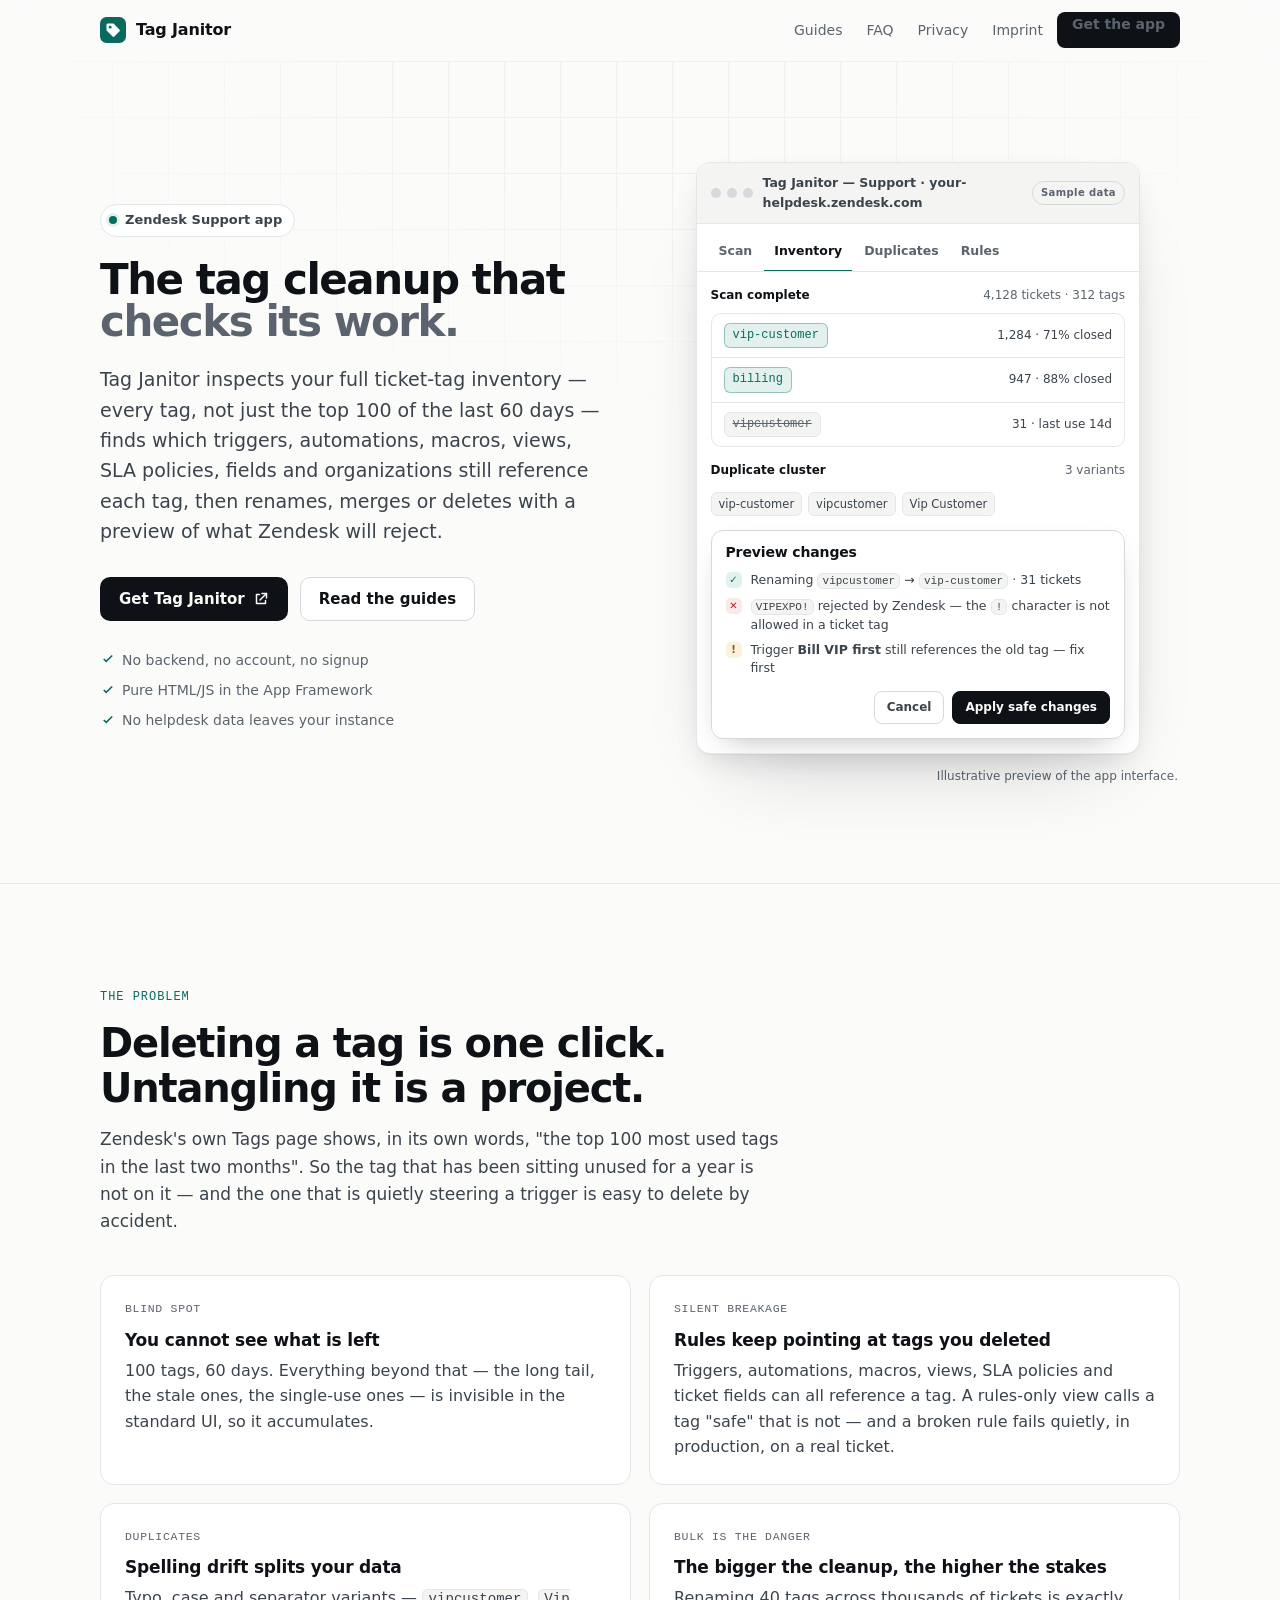
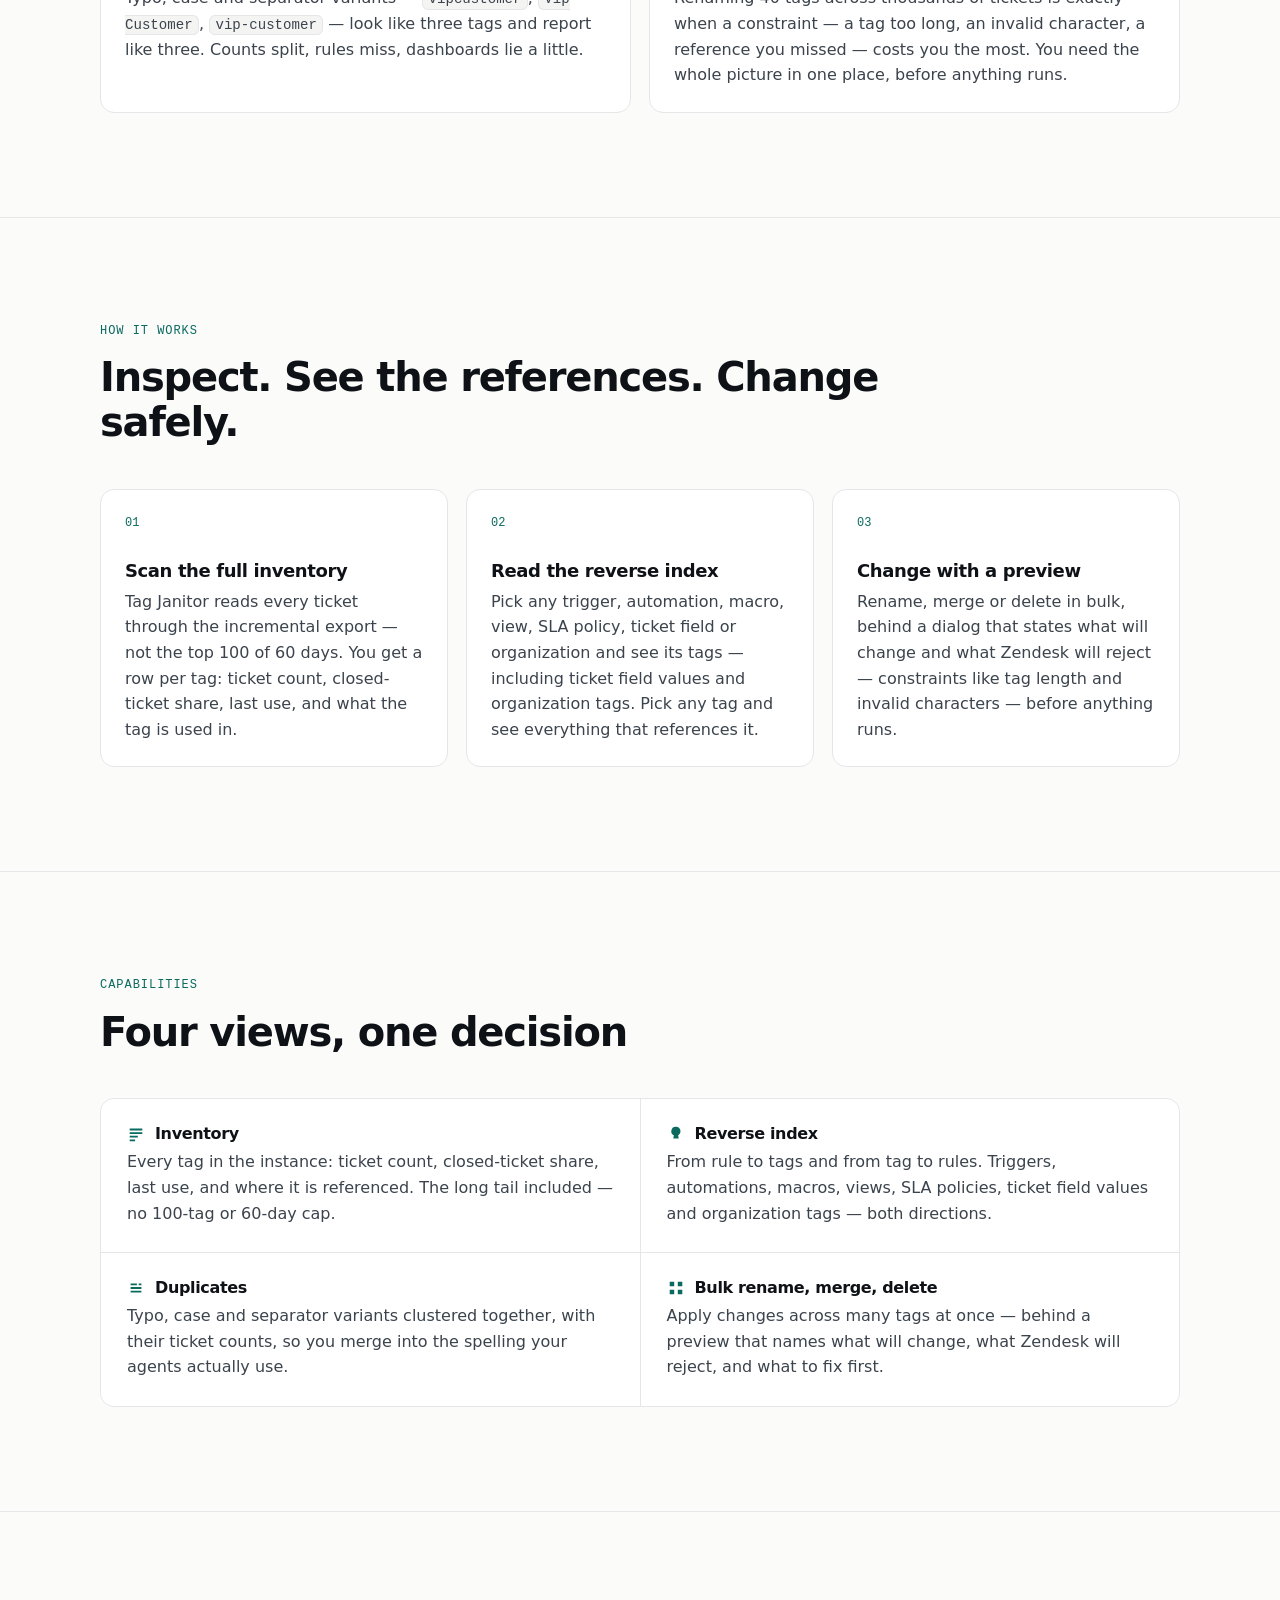
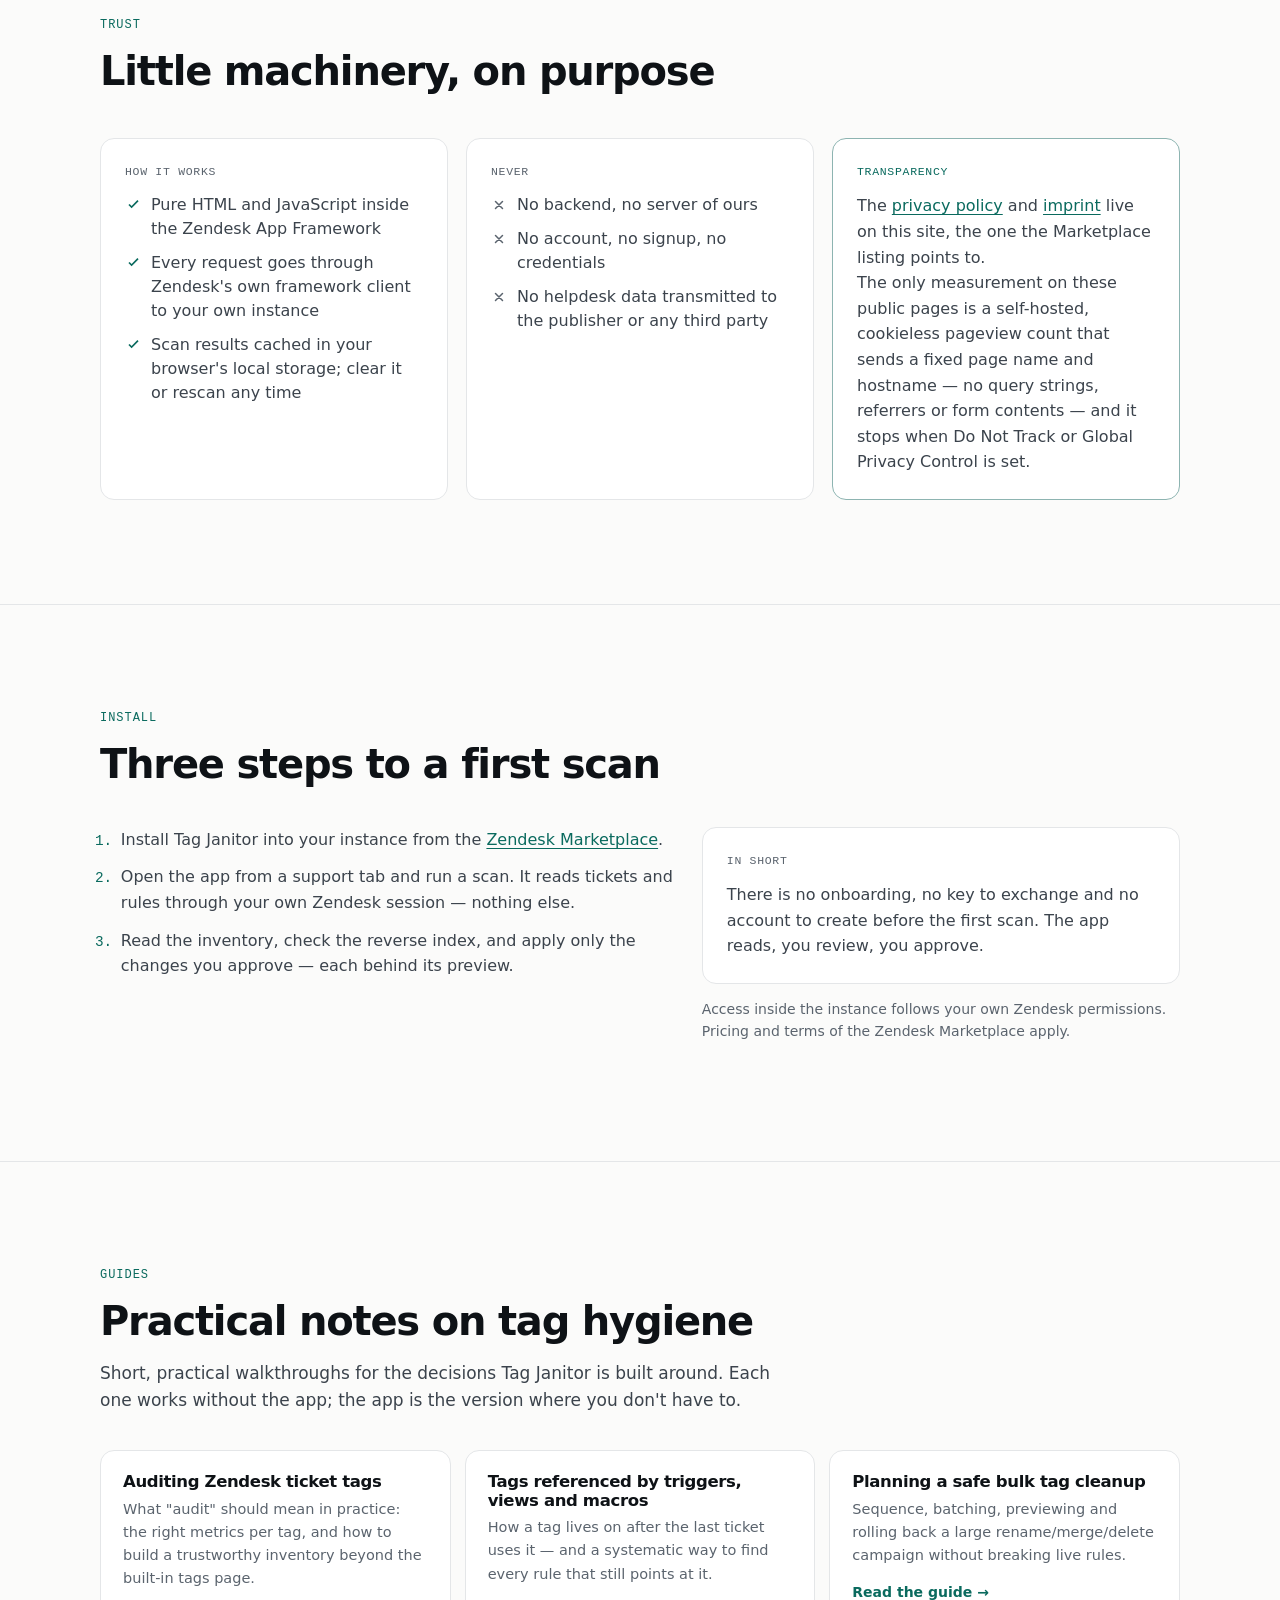
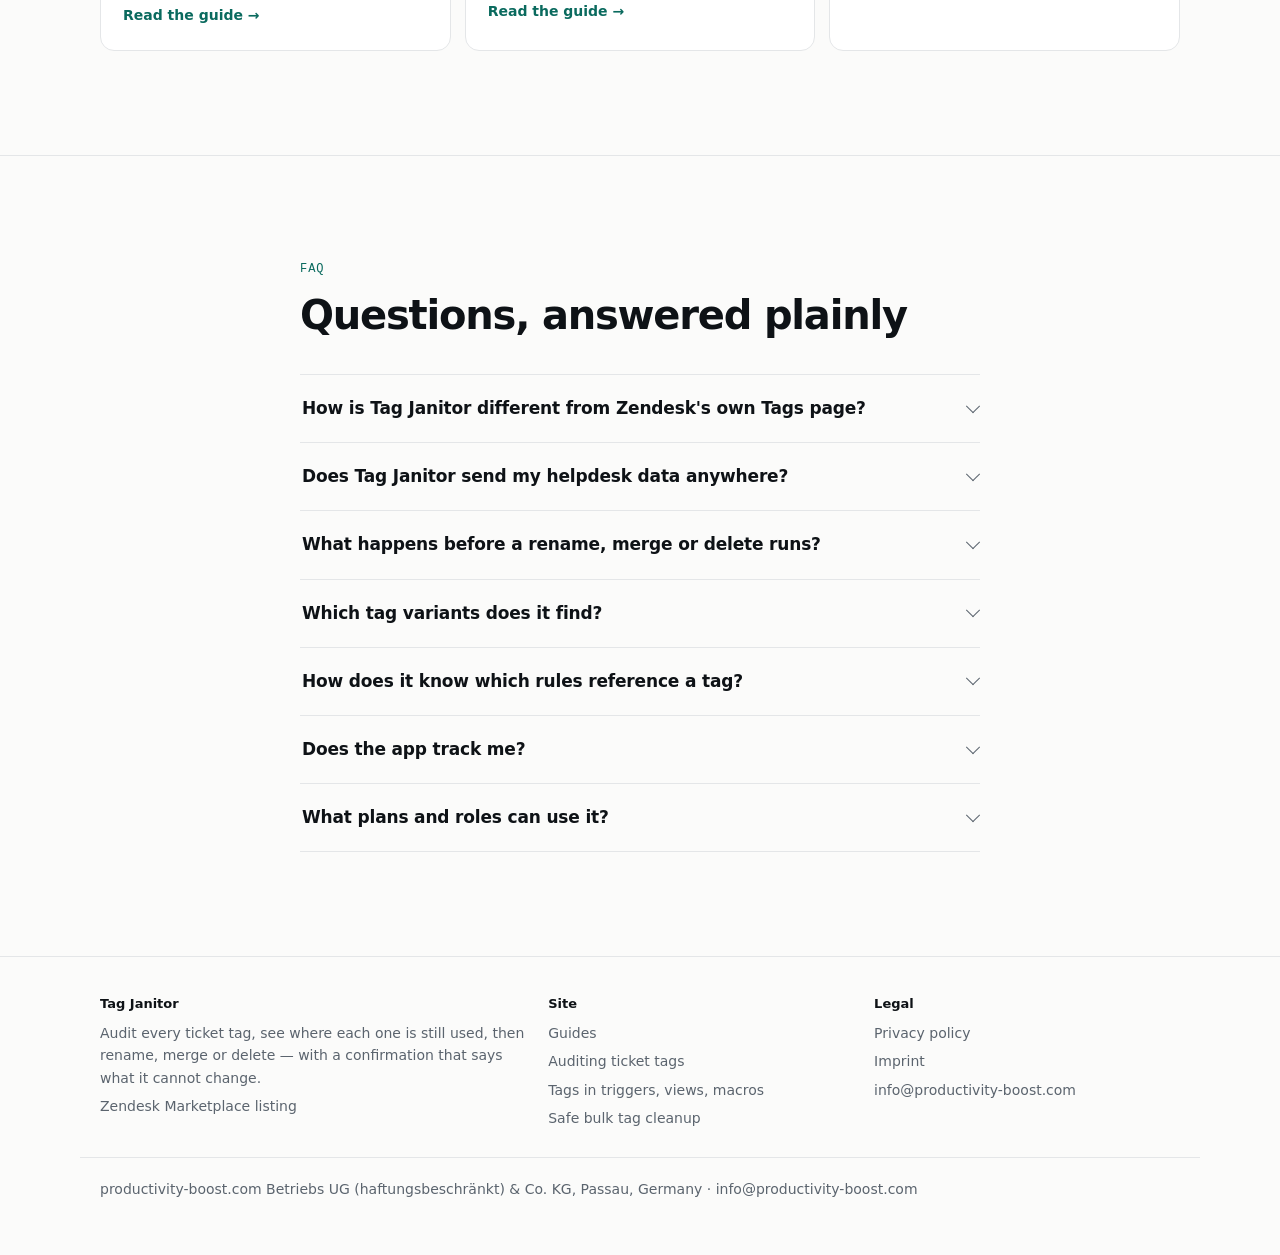
==== commit 7fe08a25: "fix: tighten Tag Janitor hero layout" ====
--- a/index.html
+++ b/index.html
@@ -179,7 +179,7 @@
         <p class="lede">Tag Janitor inspects your full ticket-tag inventory — every tag, not just the top 100 of the last 60 days — finds which triggers, automations, macros, views, SLA policies, fields and organizations still reference each tag, then renames, merges or deletes with a preview of what Zendesk will reject.</p>
         <div class="cta-row">
           <a class="btn btn-primary" href="https://www.zendesk.com/marketplace/apps/support/1288247/tag-janitor/" target="_blank" rel="noopener">
-            Get Tag Janitor on the Marketplace
+          Get Tag Janitor
             <svg viewBox="0 0 16 16" aria-hidden="true" focusable="false" fill="none" stroke="currentColor" stroke-width="1.5" stroke-linecap="round" stroke-linejoin="round"><path d="M6.5 3.5H3.5v9h9v-3"/><path d="M9 2.5h4.5V7"/><path d="M13.5 2.5 7 9"/></svg>
           </a>
           <a class="btn btn-ghost" href="/guides/">Read the guides</a>
--- a/assets/site.css
+++ b/assets/site.css
@@ -61,7 +61,7 @@
 .eyebrow{display:inline-flex;align-items:center;gap:8px;font-size:13px;font-weight:600;color:var(--text-2);background:var(--surface);border:1px solid var(--border);border-radius:999px;padding:5px 12px 5px 8px;margin:0 0 22px}
 .eyebrow .dot{width:8px;height:8px;border-radius:50%;background:var(--accent);box-shadow:0 0 0 3px var(--accent-soft)}
 h1,h2,h3{letter-spacing:-.022em;line-height:1.12;margin:0;font-weight:680}
-.hero h1{font-size:clamp(36px,7.4vw,60px);letter-spacing:-.035em;line-height:1.02}
+.hero h1{font-size:clamp(36px,4.2vw,42px);letter-spacing:-.035em;line-height:1.02}
 .hero h1 .soft{color:var(--muted)}
 .lede{font-size:clamp(17px,2.2vw,19px);color:var(--text-2);margin:20px 0 30px;max-width:34em}
 .cta-row{display:flex;flex-wrap:wrap;gap:12px}
